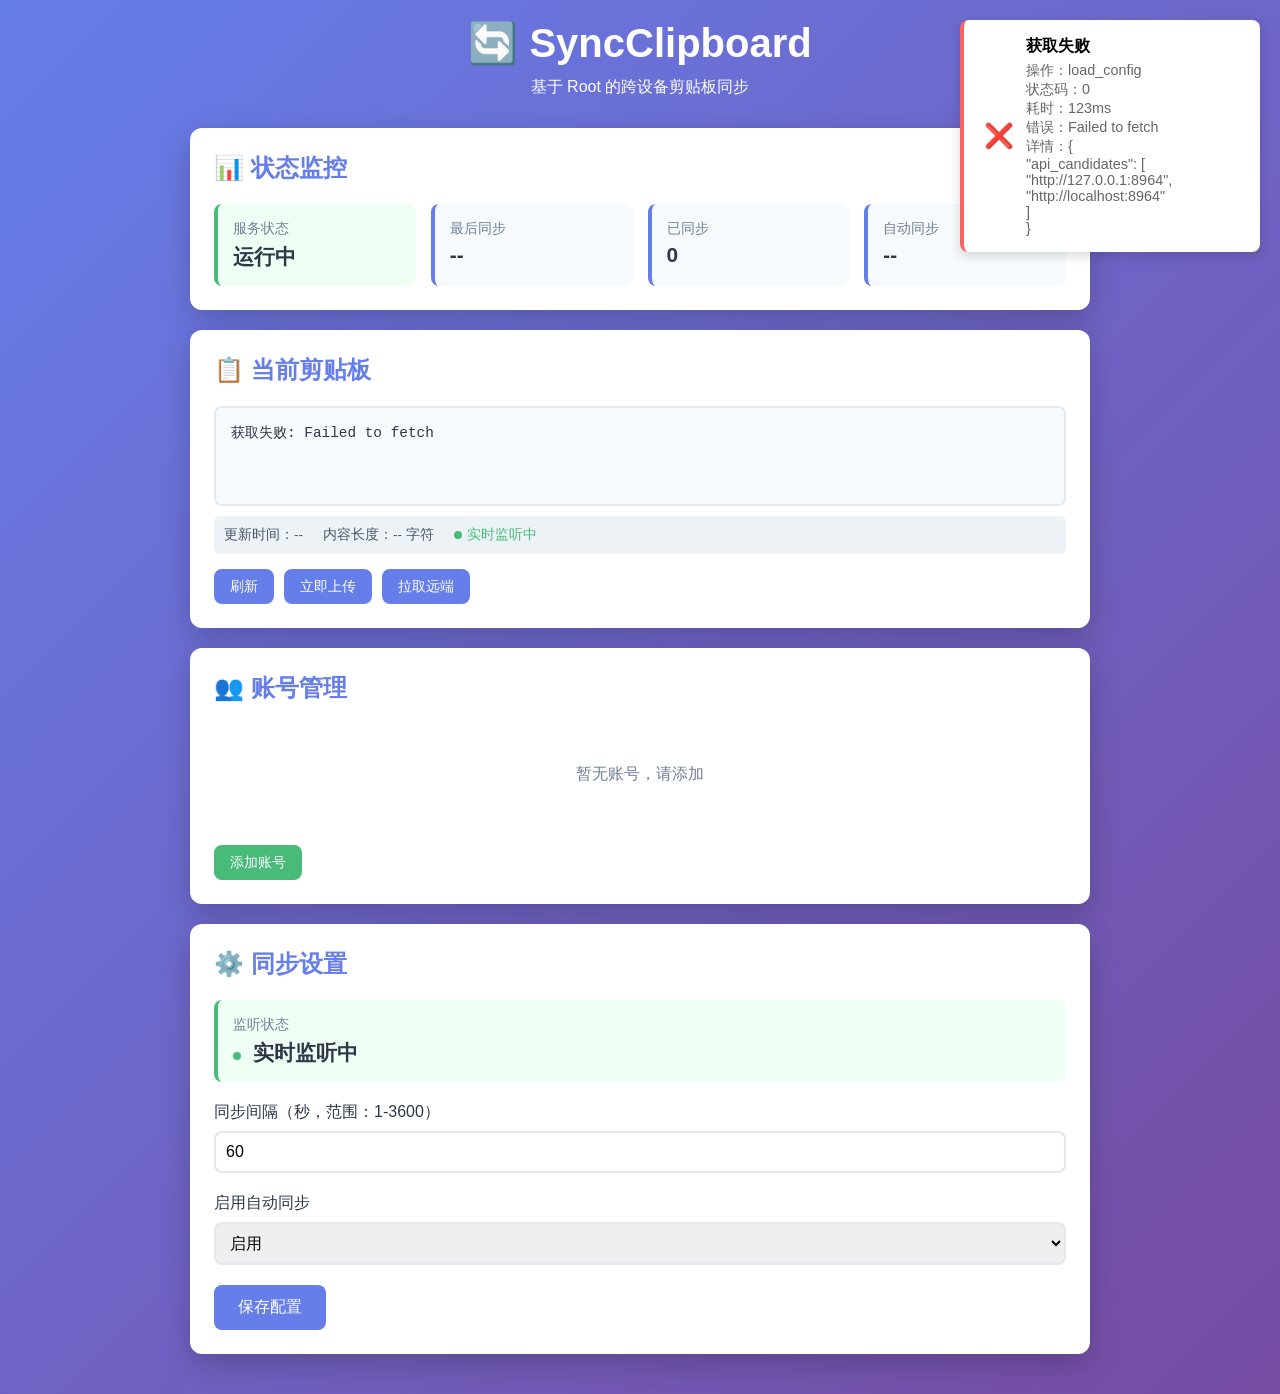
==== webroot/index.html @ bac95db5 "fix: make manual upload default and add explicit remote pull endpoint (v2.6.8)" ====
<!DOCTYPE html>
<html lang="zh-CN">
<head>
    <meta charset="UTF-8">
    <meta name="viewport" content="width=device-width, initial-scale=1.0">
    <title>SyncClipboard</title>
    
    <!-- Module Manager Safe Area Insets Support -->
    <link rel="stylesheet" type="text/css" href="/internal/insets.css" />
    
    <style>
        * {
            margin: 0;
            padding: 0;
            box-sizing: border-box;
        }
        
        body {
            font-family: -apple-system, BlinkMacSystemFont, 'Segoe UI', sans-serif;
            background: linear-gradient(135deg, #667eea 0%, #764ba2 100%);
            min-height: 100vh;
            padding: 20px;
            /* Module Manager Safe Area Support */
            padding-top: max(20px, var(--window-inset-top, 20px));
            padding-bottom: max(20px, var(--window-inset-bottom, 20px));
        }
        
        .container {
            max-width: 900px;
            margin: 0 auto;
        }
        
        .header {
            text-align: center;
            color: white;
            margin-bottom: 30px;
            position: relative;
        }
        
        .header h1 {
            font-size: 2.5em;
            margin-bottom: 10px;
        }
        
        .lang-switcher {
            position: absolute;
            top: 0;
            right: 0;
            background: rgba(255,255,255,0.2);
            padding: 8px 16px;
            border-radius: 20px;
            cursor: pointer;
            color: white;
            font-size: 0.9em;
        }
        
        .lang-switcher:hover {
            background: rgba(255,255,255,0.3);
        }
        
        .card {
            background: white;
            border-radius: 12px;
            padding: 24px;
            margin-bottom: 20px;
            box-shadow: 0 10px 30px rgba(0,0,0,0.2);
        }
        
        .card h2 {
            color: #667eea;
            margin-bottom: 20px;
            font-size: 1.5em;
        }
        
        .status-grid {
            display: grid;
            grid-template-columns: repeat(auto-fit, minmax(200px, 1fr));
            gap: 15px;
        }
        
        .status-item {
            padding: 15px;
            background: #f7fafc;
            border-radius: 8px;
            border-left: 4px solid #667eea;
        }
        
        .status-item.active {
            border-left-color: #48bb78;
            background: #f0fff4;
        }
        
        .status-label {
            font-size: 0.9em;
            color: #718096;
            margin-bottom: 5px;
        }
        
        .status-value {
            font-size: 1.3em;
            font-weight: bold;
            color: #2d3748;
        }
        
        .btn {
            background: #667eea;
            color: white;
            border: none;
            padding: 12px 24px;
            border-radius: 8px;
            cursor: pointer;
            font-size: 1em;
            transition: all 0.3s;
        }
        
        .btn:hover {
            background: #5a67d8;
            transform: translateY(-2px);
            box-shadow: 0 4px 12px rgba(102, 126, 234, 0.4);
        }
        
        .btn-small {
            padding: 8px 16px;
            font-size: 0.9em;
        }
        
        .btn-danger {
            background: #f56565;
        }
        
        .btn-danger:hover {
            background: #e53e3e;
        }
        
        .form-group {
            margin-bottom: 20px;
        }
        
        .form-group label {
            display: block;
            margin-bottom: 8px;
            color: #2d3748;
            font-weight: 500;
        }
        
        .form-group input,
        .form-group select {
            width: 100%;
            padding: 10px;
            border: 2px solid #e2e8f0;
            border-radius: 8px;
            font-size: 1em;
        }
        
        .form-group input:focus,
        .form-group select:focus {
            outline: none;
            border-color: #667eea;
        }
        
        .clipboard-container {
            margin-bottom: 15px;
        }
        
        .clipboard-preview {
            background: #f7fafc;
            padding: 15px;
            border-radius: 8px;
            min-height: 100px;
            max-height: 300px;
            overflow-y: auto;
            white-space: pre-wrap;
            word-break: break-all;
            font-family: 'Courier New', monospace;
            font-size: 0.9em;
            color: #2d3748;
            border: 2px solid #e2e8f0;
            transition: border-color 0.3s, box-shadow 0.3s;
        }
        
        .clipboard-preview.updated {
            border-color: #48bb78;
            box-shadow: 0 0 0 3px rgba(72, 187, 120, 0.1);
            animation: flashBorder 0.6s ease-out;
        }
        
        @keyframes flashBorder {
            0%, 100% { border-color: #e2e8f0; }
            50% { border-color: #48bb78; }
        }
        
        .clipboard-meta {
            display: flex;
            gap: 20px;
            margin-top: 10px;
            padding: 10px;
            background: #edf2f7;
            border-radius: 6px;
            font-size: 0.85em;
            color: #4a5568;
            flex-wrap: wrap;
        }
        
        .meta-item {
            display: flex;
            align-items: center;
            gap: 5px;
        }
        
        .status-monitoring {
            color: #48bb78;
            font-weight: 500;
        }
        
        .pulse-dot {
            width: 8px;
            height: 8px;
            background: #48bb78;
            border-radius: 50%;
            animation: pulse 2s ease-in-out infinite;
        }
        
        @keyframes pulse {
            0%, 100% {
                opacity: 1;
                transform: scale(1);
            }
            50% {
                opacity: 0.5;
                transform: scale(1.2);
            }
        }
        
        .button-group {
            display: flex;
            gap: 10px;
            margin-top: 15px;
        }

        .loading {
            display: inline-block;
            width: 14px;
            height: 14px;
            border: 2px solid #ffffff;
            border-radius: 50%;
            border-top-color: transparent;
            animation: spin 0.8s linear infinite;
        }
        
        @keyframes spin {
            to { transform: rotate(360deg); }
        }
        
        /* Toast 提示样式 */
        .toast-container {
            position: fixed;
            top: 20px;
            right: 20px;
            z-index: 9999;
            display: flex;
            flex-direction: column;
            gap: 10px;
        }
        
        .toast {
            background: white;
            padding: 16px 20px;
            border-radius: 8px;
            box-shadow: 0 4px 12px rgba(0,0,0,0.15);
            min-width: 300px;
            max-width: 400px;
            display: flex;
            align-items: center;
            gap: 12px;
            animation: slideIn 0.3s ease-out;
            border-left: 4px solid #667eea;
        }
        
        .toast.success {
            border-left-color: #48bb78;
        }
        
        .toast.error {
            border-left-color: #f56565;
        }
        
        .toast.info {
            border-left-color: #4299e1;
        }
        
        .toast-icon {
            font-size: 24px;
            flex-shrink: 0;
        }
        
        .toast-content {
            flex: 1;
        }
        
        .toast-title {
            font-weight: 600;
            margin-bottom: 4px;
        }
        
        .toast-message {
            font-size: 0.9em;
            color: #666;
        }
        
        @keyframes slideIn {
            from {
                transform: translateX(400px);
                opacity: 0;
            }
            to {
                transform: translateX(0);
                opacity: 1;
            }
        }
        
        @keyframes slideOut {
            from {
                transform: translateX(0);
                opacity: 1;
            }
            to {
                transform: translateX(400px);
                opacity: 0;
            }
        }
        
        .btn:disabled {
            opacity: 0.6;
            cursor: not-allowed;
        }
        
        @keyframes spin {
            0% { transform: rotate(0deg); }
            100% { transform: rotate(360deg); }
        }
        
        /* 账号管理样式 */
        .account-list {
            margin-bottom: 20px;
        }
        
        .account-item {
            background: #f7fafc;
            border-radius: 8px;
            padding: 15px;
            margin-bottom: 10px;
            display: flex;
            justify-content: space-between;
            align-items: center;
            border-left: 4px solid #cbd5e0;
        }
        
        .account-item.active {
            border-left-color: #48bb78;
            background: #f0fff4;
        }
        
        .account-info {
            flex: 1;
        }
        
        .account-name {
            font-weight: 600;
            color: #2d3748;
            margin-bottom: 4px;
        }
        
        .account-url {
            font-size: 0.85em;
            color: #718096;
            word-break: break-all;
        }
        
        .account-actions {
            display: flex;
            gap: 8px;
        }
        
        .btn-success {
            background: #48bb78;
        }
        
        .btn-success:hover {
            background: #38a169;
        }
        
        .empty-state {
            text-align: center;
            padding: 40px 20px;
            color: #718096;
        }
        
        .monitor-status {
            display: inline-block;
            width: 8px;
            height: 8px;
            border-radius: 50%;
            background: #48bb78;
            margin-right: 6px;
            animation: pulse 2s infinite;
        }
        
        @keyframes pulse {
            0%, 100% { opacity: 1; }
            50% { opacity: 0.5; }
        }
    </style>
</head>
<body>
    <!-- Toast 提示容器 -->
    <div class="toast-container" id="toastContainer"></div>
    
    <div class="container">
        <div class="header">
            <div class="lang-switcher" onclick="toggleLanguage()" data-i18n="langSwitch">🌐 EN</div>
            <h1>🔄 SyncClipboard</h1>
            <p data-i18n="subtitle">基于 Root 的跨设备剪贴板同步</p>
        </div>
        
        <!-- 状态面板 -->
        <div class="card">
            <h2 data-i18n="statusTitle">📊 状态监控</h2>
            <div class="status-grid">
                <div class="status-item active">
                    <div class="status-label" data-i18n="serviceStatus">服务状态</div>
                    <div class="status-value" id="serviceStatus" data-i18n="running">运行中</div>
                </div>
                <div class="status-item">
                    <div class="status-label" data-i18n="lastSync">最后同步</div>
                    <div class="status-value" id="lastSync">--</div>
                </div>
                <div class="status-item">
                    <div class="status-label" data-i18n="syncCount">已同步</div>
                    <div class="status-value" id="syncCount">0</div>
                </div>
                <div class="status-item">
                    <div class="status-label" data-i18n="autoSync">自动同步</div>
                    <div class="status-value" id="autoSyncStatus">--</div>
                </div>
            </div>
        </div>
        
        <!-- 当前剪贴板 -->
        <div class="card">
            <h2 data-i18n="clipboardTitle">📋 当前剪贴板内容（实时监听）</h2>
            <div class="clipboard-container">
                <div class="clipboard-preview" id="clipboardContent" data-i18n="loading">正在加载...</div>
                <div class="clipboard-meta">
                    <span id="clipboardUpdateTime" class="meta-item">更新时间：--</span>
                    <span id="clipboardLength" class="meta-item">内容长度：-- 字符</span>
                    <span id="clipboardStatus" class="meta-item status-monitoring">
                        <span class="pulse-dot"></span>
                        <span data-i18n="monitoring">实时监听中</span>
                    </span>
                </div>
            </div>
            <div class="button-group">
                <button class="btn btn-small" onclick="refreshClipboard(event)" data-i18n="refresh">刷新</button>
                <button class="btn btn-small" onclick="syncNow(event)" data-i18n="syncNow">立即上传</button>
                <button class="btn btn-small" onclick="pullNow(event)" data-i18n="pullNow">拉取远端</button>
            </div>
        </div>
        
        <!-- 账号管理 -->
        <div class="card">
            <h2 data-i18n="accountsTitle">👥 账号管理</h2>
            <div id="accountList" class="account-list">
                <div class="empty-state" data-i18n="noAccounts">暂无账号，请添加</div>
            </div>
            <div class="button-group">
                <button class="btn btn-small btn-success" onclick="showAddAccountForm()" data-i18n="addAccount">添加账号</button>
            </div>
        </div>
        
        <!-- 添加账号表单（默认隐藏）-->
        <div class="card" id="addAccountCard" style="display: none;">
            <h2 data-i18n="addAccountTitle">➕ 添加新账号</h2>
            <div class="form-group">
                <label data-i18n="accountName">账号名称</label>
                <input type="text" id="newAccountName" placeholder="例如：我的坚果云">
            </div>
            <div class="form-group">
                <label data-i18n="webdavUrl">WebDAV URL</label>
                <input type="text" id="newAccountUrl" placeholder="https://dav.example.com/dav/">
            </div>
            <div class="form-group">
                <label data-i18n="username">用户名</label>
                <input type="text" id="newAccountUsername">
            </div>
            <div class="form-group">
                <label data-i18n="password">密码</label>
                <input type="password" id="newAccountPassword">
            </div>
            <div class="button-group">
                <button class="btn btn-small btn-success" onclick="testNewAccount()" data-i18n="testConnection">测试连接</button>
                <button class="btn btn-small" onclick="saveNewAccount()" data-i18n="saveAccount">保存账号</button>
                <button class="btn btn-small btn-danger" onclick="cancelAddAccount()" data-i18n="cancel">取消</button>
            </div>
        </div>
        
        <!-- 同步设置 -->
        <div class="card">
            <h2 data-i18n="settingsTitle">⚙️ 同步设置</h2>
            <div class="status-item active" style="margin-bottom: 20px;">
                <div class="status-label" data-i18n="monitorStatus">监听状态</div>
                <div class="status-value">
                    <span class="monitor-status"></span>
                    <span data-i18n="monitoring">实时监听中</span>
                </div>
            </div>
            <div class="form-group">
                <label data-i18n="syncInterval">同步间隔（秒，范围：1-3600）</label>
                <input type="number" id="syncInterval" value="60" min="1" max="3600">
            </div>
            <div class="form-group">
                <label data-i18n="enableSync">启用自动同步</label>
                <select id="enableSync">
                    <option value="true" data-i18n="enabled">启用</option>
                    <option value="false" data-i18n="disabled">禁用</option>
                </select>
            </div>
            <button class="btn" onclick="saveConfig()" data-i18n="save">保存设置</button>
        </div>

    </div>
    
    <script>
        // 多语言支持
        const i18n = {
            'zh-CN': {
                langSwitch: '🌐 EN',
                subtitle: '基于 Root 的跨设备剪贴板同步',
                statusTitle: '📊 状态监控',
                serviceStatus: '服务状态',
                running: '运行中',
                lastSync: '最后同步',
                syncCount: '已同步',
                autoSync: '自动同步',
                clipboardTitle: '📋 当前剪贴板',
                loading: '正在加载...',
                refresh: '刷新',
                syncNow: '立即上传',
                pullNow: '拉取远端',
                accountsTitle: '👥 账号管理',
                noAccounts: '暂无账号，请添加',
                addAccount: '添加账号',
                addAccountTitle: '➕ 添加新账号',
                accountName: '账号名称',
                testConnection: '测试连接',
                saveAccount: '保存账号',
                cancel: '取消',
                switchAccount: '切换',
                deleteAccount: '删除',
                activeAccount: '当前激活',
                webdavUrl: 'WebDAV URL',
                username: '用户名',
                password: '密码',
                save: '保存配置',
                settingsTitle: '⚙️ 同步设置',
                monitorStatus: '监听状态',
                monitoring: '实时监听中',
                syncInterval: '同步间隔（秒，范围：1-3600）',
                enableSync: '启用自动同步',
                enabled: '启用',
                disabled: '禁用',
                syncSuccess: '上传完成！',
                pullSuccess: '下载完成！',
                syncFailed: '同步失败',
                saveSuccess: '配置已保存！',
                saveFailed: '保存失败',
                accountAdded: '账号添加成功！',
                accountDeleted: '账号删除成功！',
                accountSwitched: '账号切换成功！',
                testSuccess: '连接测试成功！',
                testFailed: '连接测试失败',
                confirmDelete: '确认删除此账号？',
                empty: '(空)',
                getFailed: '获取失败',
                loading: '处理中...'
            },
            'en': {
                langSwitch: '🌐 中文',
                subtitle: 'Root-based Cross-device Clipboard Sync',
                statusTitle: '📊 Status Monitor',
                serviceStatus: 'Service Status',
                running: 'Running',
                lastSync: 'Last Sync',
                syncCount: 'Synced',
                autoSync: 'Auto Sync',
                clipboardTitle: '📋 Current Clipboard',
                loading: 'Loading...',
                refresh: 'Refresh',
                syncNow: 'Upload Now',
                pullNow: 'Pull Remote',
                accountsTitle: '👥 Account Management',
                noAccounts: 'No accounts, please add',
                addAccount: 'Add Account',
                addAccountTitle: '➕ Add New Account',
                accountName: 'Account Name',
                testConnection: 'Test Connection',
                saveAccount: 'Save Account',
                cancel: 'Cancel',
                switchAccount: 'Switch',
                deleteAccount: 'Delete',
                activeAccount: 'Active',
                webdavUrl: 'WebDAV URL',
                username: 'Username',
                password: 'Password',
                save: 'Save Config',
                settingsTitle: '⚙️ Sync Settings',
                monitorStatus: 'Monitor Status',
                monitoring: 'Real-time Monitoring',
                syncInterval: 'Sync Interval (seconds, 1-3600)',
                enableSync: 'Enable Auto Sync',
                enabled: 'Enabled',
                disabled: 'Disabled',
                syncSuccess: 'Upload completed!',
                pullSuccess: 'Download completed!',
                syncFailed: 'Sync failed',
                saveSuccess: 'Config saved!',
                saveFailed: 'Save failed',
                accountAdded: 'Account added!',
                accountDeleted: 'Account deleted!',
                accountSwitched: 'Account switched!',
                testSuccess: 'Connection test passed!',
                testFailed: 'Connection test failed',
                confirmDelete: 'Confirm delete this account?',
                empty: '(empty)',
                getFailed: 'Failed to get',
                loading: 'Processing...'
            }
        };
        
        let currentLang = localStorage.getItem('lang') || 'zh-CN';
        
        // Toast 提示函数
        function showToast(title, message, type = 'info') {
            const container = document.getElementById('toastContainer');
            const toast = document.createElement('div');
            toast.className = `toast ${type}`;
            
            const icons = {
                success: '✅',
                error: '❌',
                info: 'ℹ️',
                warning: '⚠️'
            };
            
            // 处理多行消息（保留换行符）
            const formattedMessage = message ? message.replace(/\n/g, '<br>') : '';
            
            toast.innerHTML = `
                <div class="toast-icon">${icons[type] || icons.info}</div>
                <div class="toast-content">
                    <div class="toast-title">${title}</div>
                    ${formattedMessage ? `<div class="toast-message">${formattedMessage}</div>` : ''}
                </div>
            `;
            
            container.appendChild(toast);
            
            // 根据消息长度调整显示时间（最少3秒，最多8秒）
            const displayTime = Math.min(8000, Math.max(3000, message.length * 50));
            
            setTimeout(() => {
                toast.style.animation = 'slideOut 0.3s ease-out';
                setTimeout(() => {
                    if (container.contains(toast)) {
                        container.removeChild(toast);
                    }
                }, 300);
            }, displayTime);
        }
        
        // 切换语言
        function toggleLanguage() {
            currentLang = currentLang === 'zh-CN' ? 'en' : 'zh-CN';
            localStorage.setItem('lang', currentLang);
            document.documentElement.lang = currentLang;
            updateLanguage();
        }
        
        // 更新页面语言
        function updateLanguage() {
            const texts = i18n[currentLang];
            document.querySelectorAll('[data-i18n]').forEach(el => {
                const key = el.getAttribute('data-i18n');
                if (texts[key]) {
                    if (el.tagName === 'INPUT' || el.tagName === 'SELECT') {
                        el.placeholder = texts[key];
                    } else {
                        el.textContent = texts[key];
                    }
                }
            });
        }
        
        // Module Manager API compatibility (must run before API detection)
        if (window.apatch !== undefined && window.ksu === undefined) {
            window.ksu = window.apatch;
        }

        // API 基础路径自动探测（兼容 file:// WebUI 与深度定制系统 WebView）
        let ACTIVE_API_BASE = '';

        function normalizeApiPath(url) {
            if (!url) return '/';
            const m = String(url).match(/(\/api\/.*|\/health.*)$/);
            if (m) return m[1];
            if (String(url).startsWith('/')) return String(url);
            return '/' + String(url);
        }

        function buildApiUrl(base, path) {
            if (!base) return path;
            return `${base}${path}`;
        }

        function getApiBaseCandidates() {
            const candidates = [];
            const fromStorage = localStorage.getItem('syncclipboard_api_base') || '';
            const forceLocal = localStorage.getItem('syncclipboard_force_local') === '1';
            const fromQuery = new URLSearchParams(location.search).get('api') || '';
            const forceLocalFromQuery = new URLSearchParams(location.search).get('local') === '1';

            if (forceLocalFromQuery) {
                localStorage.setItem('syncclipboard_force_local', '1');
            }

            if (forceLocal || forceLocalFromQuery) {
                return ['http://127.0.0.1:8964', 'http://localhost:8964'];
            }

            if (fromQuery) candidates.push(fromQuery.replace(/\/$/, ''));
            if (fromStorage) candidates.push(fromStorage.replace(/\/$/, ''));

            // 如果本页是 http(s) 打开的，优先尝试同源
            if (location.protocol === 'http:' || location.protocol === 'https:') {
                candidates.push(location.origin);
                candidates.push('');
            }

            // 模块管理器 WebView / file:// 场景优先本机端口
            candidates.push('http://127.0.0.1:8964');
            candidates.push('http://localhost:8964');

            // 去重
            return [...new Set(candidates)];
        }

        function enableLocalOnlyApiMode() {
            localStorage.setItem('syncclipboard_force_local', '1');
        }

        function escapeForSingleQuoteShell(s) {
            return String(s).replace(/'/g, "'\\''");
        }

        function extractCommandResult(raw) {
            if (raw == null) {
                return { code: 0, stdout: '', stderr: '' };
            }
            if (typeof raw === 'string') {
                return { code: 0, stdout: raw, stderr: '' };
            }
            if (Array.isArray(raw)) {
                return { code: 0, stdout: raw.join('\n'), stderr: '' };
            }
            if (typeof raw === 'object') {
                const stdout = raw.stdout ?? raw.out ?? raw.result ?? raw.data ?? '';
                const stderr = raw.stderr ?? raw.err ?? raw.error ?? '';
                const code = Number(raw.code ?? raw.exitCode ?? raw.status ?? 0);
                return { code, stdout: String(stdout), stderr: String(stderr) };
            }
            return { code: 0, stdout: String(raw), stderr: '' };
        }

        async function runRootCommand(command) {
            const api = window.ksu || window.apatch;
            if (!api) {
                throw new Error('root api unavailable');
            }

            const runners = [];
            if (typeof api.exec === 'function') {
                runners.push(() => api.exec(command));
                runners.push(() => api.exec({ cmd: command }));
                runners.push(() => api.exec({ command }));
            }
            if (typeof api.shell === 'function') {
                runners.push(() => api.shell(command));
            }
            if (typeof api.run === 'function') {
                runners.push(() => api.run(command));
            }
            if (typeof api.command === 'function') {
                runners.push(() => api.command(command));
            }

            let lastErr = null;
            for (const run of runners) {
                try {
                    const raw = await run();
                    const parsed = extractCommandResult(raw);
                    return parsed;
                } catch (e) {
                    lastErr = e;
                }
            }

            const methods = Object.keys(api).filter(k => typeof api[k] === 'function').join(', ');
            const msg = lastErr ? (lastErr.message || String(lastErr)) : 'no callable root methods';
            throw new Error(`root command not supported: ${msg}; methods=${methods}`);
        }

        async function rootCurlApi(action, path, options = {}) {
            const method = (options.method || 'GET').toUpperCase();
            const headers = options.headers || {};
            let cmd = `curl -sS --max-time 8 -X ${method}`;

            for (const [k, v] of Object.entries(headers)) {
                cmd += ` -H '${escapeForSingleQuoteShell(k)}: ${escapeForSingleQuoteShell(v)}'`;
            }

            if (options.body != null) {
                cmd += ` --data '${escapeForSingleQuoteShell(options.body)}'`;
            }

            cmd += ` -w '\n__HTTP_STATUS__:%{http_code}' 'http://127.0.0.1:8964${path}'`;

            const result = await runRootCommand(cmd);
            const text = result.stdout || '';
            const marker = '\n__HTTP_STATUS__:';
            const idx = text.lastIndexOf(marker);
            if (idx < 0) {
                throw new Error('root curl missing status marker');
            }

            const body = text.slice(0, idx);
            const status = Number(text.slice(idx + marker.length).trim());
            let data = {};
            try {
                data = body ? JSON.parse(body) : {};
            } catch (_) {
                data = { raw: body };
            }

            if (!status || status < 200 || status >= 300 || data.status === 'error') {
                const msg = data.message || result.stderr || `HTTP ${status || 0}`;
                throw {
                    action,
                    status: status || 0,
                    elapsed: 0,
                    details: { ...(data.details || {}), via: 'root-curl' },
                    message: msg
                };
            }

            return { response: { ok: true, status }, data, elapsed: 0 };
        }

        let lastRecoverTs = 0;
        async function tryRecoverService() {
            const now = Date.now();
            if (now - lastRecoverTs < 15000) {
                return false;
            }
            lastRecoverTs = now;

            try {
                await runRootCommand("sh -c 'pidof clipserver >/dev/null 2>&1 || sh /data/adb/modules/syncclipboard/service.sh >/dev/null 2>&1; sleep 1; pidof clipserver >/dev/null 2>&1 && echo recovered || echo failed'");
                await detectApiBase(true);
                return true;
            } catch (e) {
                console.error('service recover failed:', e);
                return false;
            }
        }

        async function detectApiBase(force = false) {
            if (!force && ACTIVE_API_BASE) {
                return ACTIVE_API_BASE;
            }

            const candidates = getApiBaseCandidates();
            for (const base of candidates) {
                try {
                    const healthUrl = buildApiUrl(base, '/health');
                    const res = await fetch(healthUrl, { method: 'GET' });
                    if (res.ok) {
                        ACTIVE_API_BASE = base;
                        localStorage.setItem('syncclipboard_api_base', base);
                        console.log('Detected API base:', base || '(relative)');
                        return ACTIVE_API_BASE;
                    }
                } catch (e) {
                    // try next candidate
                }
            }

            // 全部失败时返回首选，后续请求会继续逐个尝试
            ACTIVE_API_BASE = candidates[0] || '';
            return ACTIVE_API_BASE;
        }

        console.log('Running in module manager:', !!(window.ksu || window.apatch));

        async function apiRequest(action, url, options = {}) {
            const startedAt = Date.now();
            const path = normalizeApiPath(url);
            const candidates = getApiBaseCandidates();
            if (ACTIVE_API_BASE) {
                candidates.unshift(ACTIVE_API_BASE);
            }

            try {
                let lastErr = null;
                for (const base of [...new Set(candidates)]) {
                    const requestUrl = buildApiUrl(base, path);
                    try {
                        const response = await fetch(requestUrl, options);
                        const elapsed = Date.now() - startedAt;
                        const text = await response.text();

                        let data = {};
                        try {
                            data = text ? JSON.parse(text) : {};
                        } catch (e) {
                            data = { raw: text };
                        }

                        if (!response.ok || data.status === 'error') {
                            const errorMessage = data.message || `HTTP ${response.status}`;
                            throw {
                                action,
                                status: response.status,
                                elapsed,
                                details: { ...(data.details || {}), request_url: requestUrl },
                                message: errorMessage
                            };
                        }

                        ACTIVE_API_BASE = base;
                        localStorage.setItem('syncclipboard_api_base', base);
                        return { response, data, elapsed };
                    } catch (innerErr) {
                        lastErr = innerErr;
                        continue;
                    }
                }

                throw lastErr || new Error('failed to fetch');
            } catch (err) {
                if (err && err.action) {
                    throw err;
                }

                // 深度定制系统兜底：root 权限直连 curl，绕过 WebView 网络限制
                if (!options.__rootCurlTried && (window.ksu || window.apatch)) {
                    try {
                        const recovered = await tryRecoverService();
                        if (recovered) {
                            return await rootCurlApi(action, path, options);
                        }
                        return await rootCurlApi(action, path, options);
                    } catch (rootErr) {
                        if (rootErr && rootErr.action) {
                            throw rootErr;
                        }
                    }
                }

                enableLocalOnlyApiMode();
                throw {
                    action,
                    status: 0,
                    elapsed: Date.now() - startedAt,
                    details: { api_candidates: getApiBaseCandidates() },
                    message: err.message || 'failed to fetch'
                };
            }
        }

        function formatApiError(err) {
            const details = err.details && Object.keys(err.details).length > 0
                ? `\n详情：${JSON.stringify(err.details, null, 2)}`
                : '';
            return `操作：${err.action}\n状态码：${err.status}\n耗时：${err.elapsed}ms\n错误：${err.message}${details}`;
        }
        
        // 加载配置
        async function loadConfig() {
            try {
                console.log('=== Load Config Started ===');
                console.log('API URL:', '/api/config');

                const { data: config, response } = await apiRequest('load_config', '/api/config');
                console.log('Response status:', response.status);
                console.log('Loaded config:', config);
                
                // 渲染账号列表
                renderAccountList(config);
                
                // 同步设置
                document.getElementById('syncInterval').value = config.sync_interval || 60;
                document.getElementById('enableSync').value = config.enabled ? 'true' : 'false';
                document.getElementById('autoSyncStatus').textContent = config.enabled ? 
                    i18n[currentLang].enabled : i18n[currentLang].disabled;
                
                console.log('=== Load Config Success ===');
                await refreshStatus();
            } catch (err) {
                console.error('=== Load Config Error ===');
                console.error('Error:', err);
                showToast(i18n[currentLang].getFailed, formatApiError(err), 'error');
            }
        }

        async function refreshStatus() {
            try {
                const { data: status } = await apiRequest('refresh_status', '/api/status');
                const serviceEl = document.getElementById('serviceStatus');
                const autoEl = document.getElementById('autoSyncStatus');
                const countEl = document.getElementById('syncCount');
                const lastEl = document.getElementById('lastSync');

                serviceEl.textContent = status.service_status === 'running' ? i18n[currentLang].running : i18n[currentLang].disabled;
                autoEl.textContent = status.auto_sync_enabled ? i18n[currentLang].enabled : i18n[currentLang].disabled;
                countEl.textContent = String(status.sync_count || 0);

                if (status.last_sync_unix && status.last_sync_unix > 0) {
                    const d = new Date(status.last_sync_unix * 1000);
                    lastEl.textContent = d.toLocaleString(currentLang === 'zh-CN' ? 'zh-CN' : 'en-US', { hour12: false });
                } else {
                    lastEl.textContent = '--';
                }
            } catch (err) {
                console.error('Refresh status error:', err);
            }
        }
        
        // 渲染账号列表
        function renderAccountList(config) {
            const accountList = document.getElementById('accountList');
            const accounts = config.accounts || [];
            const activeId = config.active_account_id || '';
            
            if (accounts.length === 0) {
                accountList.innerHTML = `<div class="empty-state" data-i18n="noAccounts">${i18n[currentLang].noAccounts}</div>`;
                return;
            }
            
            accountList.innerHTML = accounts.map(account => `
                <div class="account-item ${account.id === activeId ? 'active' : ''}">
                    <div class="account-info">
                        <div class="account-name">
                            ${account.name}
                            ${account.id === activeId ? `<span style="color: #48bb78; font-size: 0.85em;">(${i18n[currentLang].activeAccount})</span>` : ''}
                        </div>
                        <div class="account-url">${account.url}</div>
                    </div>
                    <div class="account-actions">
                        ${account.id !== activeId ? `<button class="btn btn-small btn-success" onclick="switchAccount('${account.id}')" data-i18n="switchAccount">${i18n[currentLang].switchAccount}</button>` : ''}
                        <button class="btn btn-small" onclick="testAccountInList('${account.id}')" data-i18n="testConnection">${i18n[currentLang].testConnection}</button>
                        <button class="btn btn-small btn-danger" onclick="deleteAccount('${account.id}')" data-i18n="deleteAccount">${i18n[currentLang].deleteAccount}</button>
                    </div>
                </div>
            `).join('');
        }

        async function testAccountInList(id) {
            try {
                const { data: cfg } = await apiRequest('load_config_for_account_test', '/api/config');
                const account = (cfg.accounts || []).find(a => a.id === id);
                if (!account) {
                    throw new Error('账号不存在');
                }

                showToast('⚡ 正在测试连接...', `账号：${account.name}\n服务器：${account.url}`, 'info');

                const { data: result } = await apiRequest('test_account_in_list', '/api/accounts/test', {
                    method: 'POST',
                    headers: { 'Content-Type': 'application/json' },
                    body: JSON.stringify({
                        url: account.url,
                        username: account.username,
                        password: account.password
                    })
                });
                if (result.status === 'ok') {
                    showToast('✓ 连接测试成功', `账号：${account.name}\n状态：连接正常`, 'success');
                } else {
                    showToast('✗ 连接测试失败', `账号：${account.name}\n错误：${result.message}`, 'error');
                }
            } catch (err) {
                showToast('✗ 连接测试失败', formatApiError(err), 'error');
            }
        }
        
        // 保存配置
        async function saveConfig() {
            const saveButtons = document.querySelectorAll('button[onclick*="saveConfig"]');
            
            try {
                console.log('=== Save Config Started ===');
                
                // 禁用所有保存按钮
                saveButtons.forEach(btn => {
                    btn.disabled = true;
                    btn.dataset.originalText = btn.textContent;
                    btn.innerHTML = '<span class="loading"></span> ' + i18n[currentLang].loading;
                });
                
                // 获取当前配置
                const { data: currentConfig } = await apiRequest('load_config_before_save', '/api/config');
                
                const newSyncInterval = parseInt(document.getElementById('syncInterval').value) || 60;
                const newEnabled = document.getElementById('enableSync').value === 'true';
                
                const config = {
                    ...currentConfig,
                    sync_interval: newSyncInterval,
                    enabled: newEnabled
                };
                
                // 验证间隔范围
                if (config.sync_interval < 1) config.sync_interval = 1;
                if (config.sync_interval > 3600) config.sync_interval = 3600;
                
                console.log('Config to save:', config);
                console.log('API URL:', '/api/config');
                
                const { data: result } = await apiRequest('save_config', '/api/config', {
                    method: 'POST',
                    headers: { 
                        'Content-Type': 'application/json',
                        'Accept': 'application/json'
                    },
                    body: JSON.stringify(config)
                });

                console.log('Save result:', result);
                console.log('=== Save Config Success ===');
                
                // 构建详细的成功消息
                const activeAccount = currentConfig.accounts?.find(a => a.id === currentConfig.active_account_id);
                let detailMessage = '配置已保存并生效：\n';
                if (activeAccount) {
                    detailMessage += `• 激活账号：${activeAccount.name}\n`;
                }
                detailMessage += `• 同步间隔：${config.sync_interval} 秒\n`;
                detailMessage += `• 自动同步：${config.enabled ? '已启用' : '已禁用'}\n`;
                detailMessage += `• 实时监听：已启用（100%可靠）`;
                
                showToast('✓ 配置保存成功', detailMessage, 'success');
                
                // 重新加载配置以确认
                setTimeout(() => loadConfig(), 500);
                setTimeout(() => refreshStatus(), 800);
            } catch (err) {
                console.error('=== Save Config Error ===');
                console.error('Error:', err);

                showToast('✗ 配置保存失败', formatApiError(err), 'error');
            } finally {
                // 恢复所有保存按钮
                saveButtons.forEach(btn => {
                    btn.disabled = false;
                    btn.textContent = btn.dataset.originalText || i18n[currentLang].save;
                });
            }
        }
        
        // 显示添加账号表单
        function showAddAccountForm() {
            document.getElementById('addAccountCard').style.display = 'block';
            document.getElementById('newAccountName').value = '';
            document.getElementById('newAccountUrl').value = '';
            document.getElementById('newAccountUsername').value = '';
            document.getElementById('newAccountPassword').value = '';
        }
        
        // 取消添加账号
        function cancelAddAccount() {
            document.getElementById('addAccountCard').style.display = 'none';
        }
        
        // 测试新账号连接
        async function testNewAccount() {
            const btn = event.target;
            const originalText = btn.textContent;
            
            try {
                btn.disabled = true;
                btn.innerHTML = '<span class="loading"></span> 测试中...';
                
                const data = {
                    url: document.getElementById('newAccountUrl').value.trim(),
                    username: document.getElementById('newAccountUsername').value.trim(),
                    password: document.getElementById('newAccountPassword').value
                };
                
                if (!data.url) {
                    throw new Error('WebDAV URL 不能为空');
                }
                
                showToast('⚡ 正在测试连接...', `服务器：${data.url}`, 'info');
                
                const { data: result } = await apiRequest('test_new_account', '/api/accounts/test', {
                    method: 'POST',
                    headers: { 'Content-Type': 'application/json' },
                    body: JSON.stringify(data)
                });

                showToast('✓ 连接测试成功', `服务器：${data.url}\n状态：连接正常，可以保存使用`, 'success');
            } catch (err) {
                showToast('✗ 连接测试失败', formatApiError(err), 'error');
            } finally {
                btn.disabled = false;
                btn.textContent = originalText;
            }
        }
        
        // 保存新账号
        async function saveNewAccount() {
            const btn = event.target;
            const originalText = btn.textContent;
            
            try {
                btn.disabled = true;
                btn.innerHTML = '<span class="loading"></span> 保存中...';
                
                const data = {
                    name: document.getElementById('newAccountName').value.trim(),
                    url: document.getElementById('newAccountUrl').value.trim(),
                    username: document.getElementById('newAccountUsername').value.trim(),
                    password: document.getElementById('newAccountPassword').value
                };
                
                if (!data.name || !data.url) {
                    throw new Error('账号名称和 WebDAV URL 不能为空');
                }
                
                showToast('⏳ 正在保存账号...', `账号名称：${data.name}`, 'info');
                
                const { data: result } = await apiRequest('add_account', '/api/accounts/add', {
                    method: 'POST',
                    headers: { 'Content-Type': 'application/json' },
                    body: JSON.stringify(data)
                });
                
                // 检查是否是第一个账号
                const isFirstAccount = result.account && result.account.id;
                let successMessage = `账号名称：${data.name}\nWebDAV URL：${data.url}\n`;
                if (isFirstAccount) {
                    successMessage += '这是第一个账号，已自动设为激活账号';
                } else {
                    successMessage += '账号已添加，可以在账号列表中切换使用';
                }
                
                showToast('✓ 账号添加成功', successMessage, 'success');
                
                // 隐藏表单并重新加载配置
                cancelAddAccount();
                setTimeout(() => loadConfig(), 500);
            } catch (err) {
                showToast('✗ 账号添加失败', formatApiError(err), 'error');
            } finally {
                btn.disabled = false;
                btn.textContent = originalText;
            }
        }
        
        // 切换账号
        async function switchAccount(id) {
            try {
                // 先获取账号信息
                const { data: config } = await apiRequest('load_config_before_switch', '/api/config');
                const account = config.accounts?.find(a => a.id === id);
                const accountName = account ? account.name : '未知账号';
                
                showToast('⏳ 正在切换账号...', `目标账号：${accountName}`, 'info');
                
                await apiRequest('set_active_account', '/api/accounts/set-active', {
                    method: 'POST',
                    headers: { 'Content-Type': 'application/json' },
                    body: JSON.stringify({ id })
                });

                showToast('✓ 账号切换成功', `当前激活账号：${accountName}\n同步管理器已自动更新\n新的同步任务将使用此账号`, 'success');
                setTimeout(() => loadConfig(), 500);
            } catch (err) {
                showToast('✗ 账号切换失败', formatApiError(err), 'error');
            }
        }
        
        // 删除账号
        async function deleteAccount(id) {
            // 先获取账号信息
            const { data: config } = await apiRequest('load_config_before_delete', '/api/config');
            const account = config.accounts?.find(a => a.id === id);
            const accountName = account ? account.name : '未知账号';
            
            if (!confirm(`确定要删除账号"${accountName}"吗？\n\n删除后无法恢复，如果这是激活账号，将自动切换到其他账号。`)) {
                return;
            }
            
            try {
                showToast('⏳ 正在删除账号...', `账号：${accountName}`, 'info');
                
                await apiRequest('remove_account', '/api/accounts/remove', {
                    method: 'POST',
                    headers: { 'Content-Type': 'application/json' },
                    body: JSON.stringify({ id })
                });

                showToast('✓ 账号删除成功', `已删除账号：${accountName}\n配置已自动更新`, 'success');
                setTimeout(() => loadConfig(), 500);
            } catch (err) {
                showToast('✗ 账号删除失败', formatApiError(err), 'error');
            }
        }
        
        // 刷新剪贴板
        let lastClipboardContent = '';
        async function refreshClipboard(evt) {
            const btn = evt ? evt.target : null;
            
            try {
                if (btn) {
                    btn.disabled = true;
                    btn.dataset.originalText = btn.textContent;
                    btn.innerHTML = '<span class="loading"></span>';
                }
                
                const { data } = await apiRequest('refresh_clipboard', '/api/clipboard');
                const content = data.content || i18n[currentLang].empty;
                const contentElement = document.getElementById('clipboardContent');
                
                // 检测内容是否变化
                if (content !== lastClipboardContent && lastClipboardContent !== '') {
                    // 添加变化动画
                    contentElement.classList.add('updated');
                    setTimeout(() => {
                        contentElement.classList.remove('updated');
                    }, 600);
                }
                lastClipboardContent = content;
                
                // 更新内容（显示前 100 字符）
                const displayContent = content.length > 100 ? content.substring(0, 100) + '...' : content;
                contentElement.textContent = displayContent;
                
                // 更新元数据
                const now = new Date();
                const timeStr = now.toLocaleTimeString('zh-CN', { hour12: false });
                document.getElementById('clipboardUpdateTime').textContent = `更新时间：${timeStr}`;
                document.getElementById('clipboardLength').textContent = `内容长度：${content.length} 字符`;
                
                if (btn) {
                    showToast(i18n[currentLang].refresh, '', 'success');
                }
            } catch (err) {
                console.error('Refresh clipboard error:', err);
                document.getElementById('clipboardContent').textContent = 
                    i18n[currentLang].getFailed + ': ' + (err.message || 'unknown');
                // 自动刷新时不弹窗刷屏；手动点击按钮才提示
                if (btn) {
                    showToast(i18n[currentLang].getFailed, formatApiError(err), 'error');
                }
            } finally {
                if (btn) {
                    btn.disabled = false;
                    btn.textContent = btn.dataset.originalText;
                }
            }
        }
        
        // 立即同步
        async function syncNow(evt) {
            if (!evt) return;
            const btn = evt.target;
            const originalText = btn.textContent;
            
            try {
                btn.disabled = true;
                btn.innerHTML = '<span class="loading"></span> 上传中...';
                
                showToast('⚡ 正在上传...', '将当前本地剪贴板上传到 WebDAV', 'info');
                
                await apiRequest('sync_now', '/api/sync/now', { method: 'POST' });
                
                showToast('✓ 上传完成', '本地剪贴板已上传到 WebDAV', 'success');
                
                // 刷新剪贴板显示
                await refreshClipboard();
            } catch (err) {
                console.error('Sync error:', err);
                showToast('✗ 同步失败', formatApiError(err), 'error');
            } finally {
                btn.disabled = false;
                btn.textContent = originalText;
            }
        }

        async function pullNow(evt) {
            if (!evt) return;
            const btn = evt.target;
            const originalText = btn.textContent;

            try {
                btn.disabled = true;
                btn.innerHTML = '<span class="loading"></span> 拉取中...';

                showToast('⚡ 正在拉取...', '从 WebDAV 下载最新剪贴板到本机', 'info');

                await apiRequest('sync_pull', '/api/sync/pull', { method: 'POST' });

                showToast('✓ 拉取完成', '远端剪贴板已更新到本机', 'success');
                await refreshClipboard();
            } catch (err) {
                console.error('Pull error:', err);
                showToast('✗ 拉取失败', formatApiError(err), 'error');
            } finally {
                btn.disabled = false;
                btn.textContent = originalText;
            }
        }

        // 页面加载时初始化
        window.addEventListener('DOMContentLoaded', async () => {
            // 深度定制系统/模块管理器 WebView：默认强制本地回环，避免走外部 origin
            if (window.ksu || window.apatch || location.protocol === 'file:') {
                enableLocalOnlyApiMode();
            }

            // 模块管理器里优先直接使用本地回环，不依赖外部 origin
            ACTIVE_API_BASE = 'http://127.0.0.1:8964';
            await detectApiBase(true);
            updateLanguage();
            loadConfig();
            refreshClipboard();
            refreshStatus();
            
            // 每 2 秒刷新一次剪贴板（实时监听展示）
            setInterval(() => {
                refreshClipboard();
            }, 2000);

            // 每 3 秒刷新一次服务真实状态
            setInterval(() => {
                refreshStatus();
            }, 3000);
        });
    </script>
    
</body>
</html>
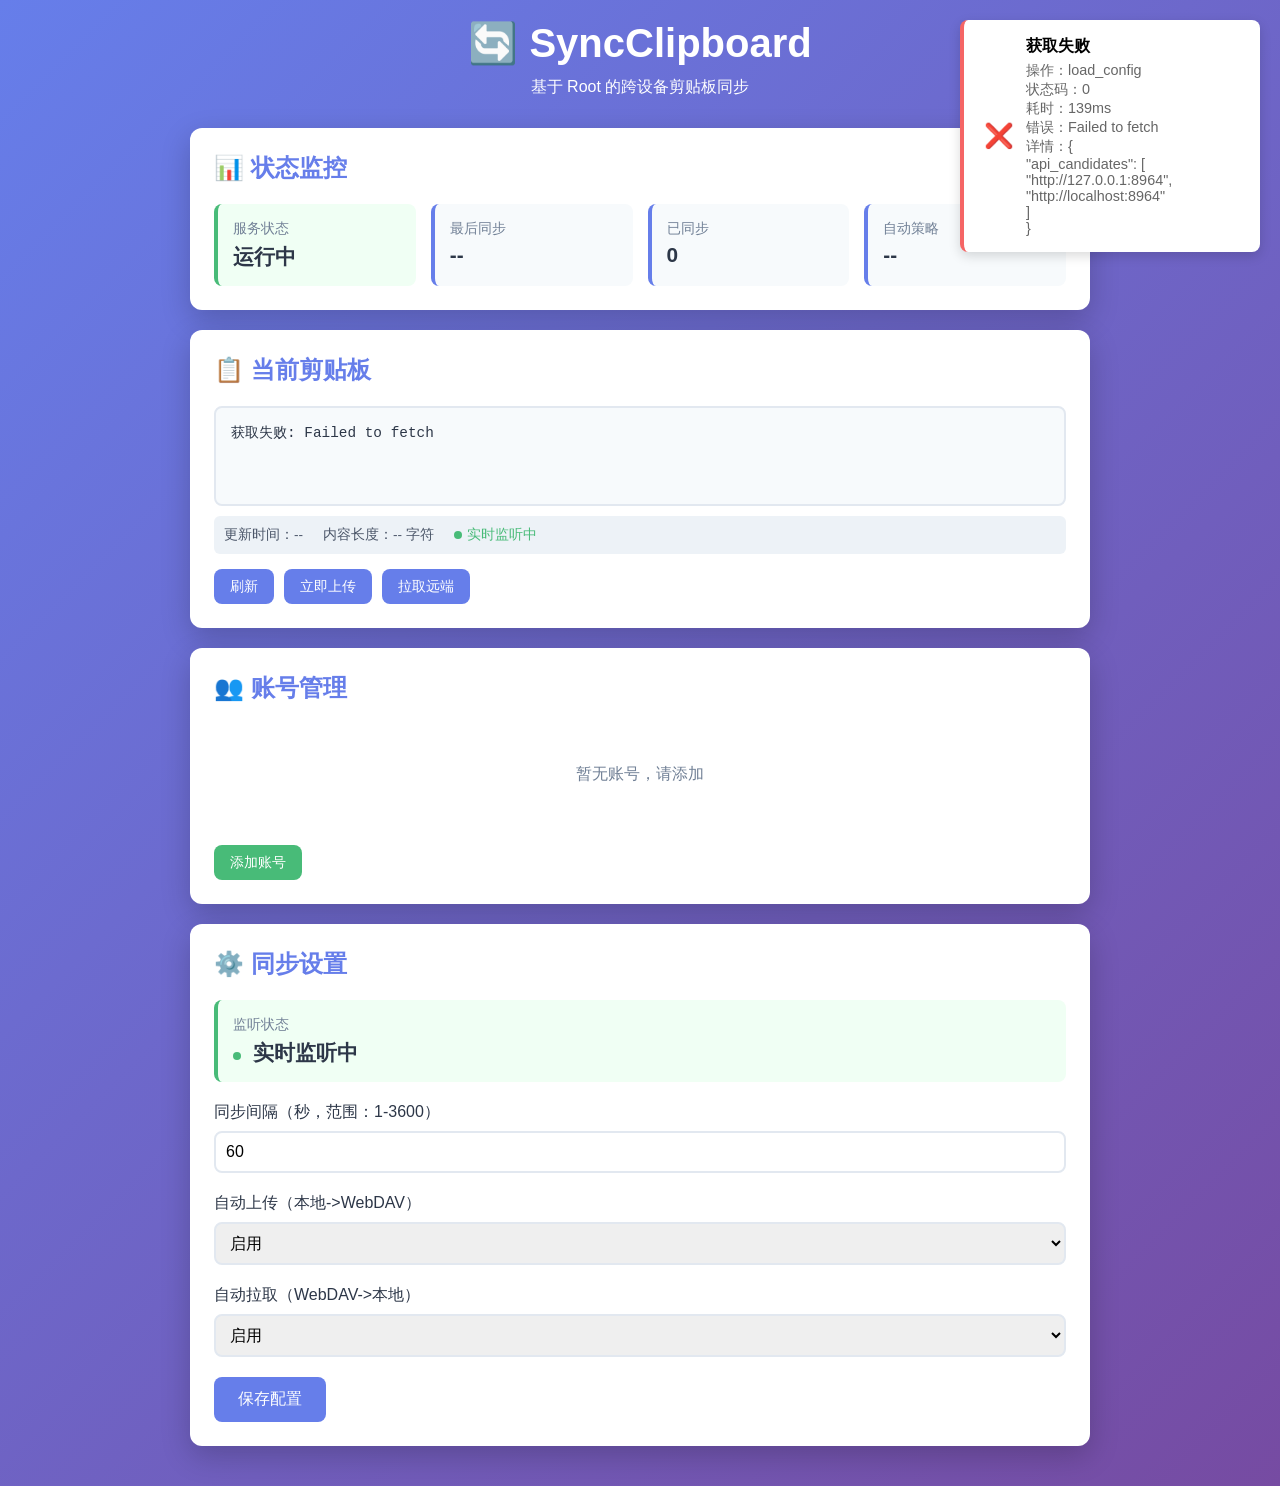
==== commit 87b08733: "feat: split auto upload/pull switches with manual-first defaults (v2.6.9)" ====
--- a/webroot/index.html
+++ b/webroot/index.html
@@ -439,7 +439,7 @@
                     <div class="status-value" id="syncCount">0</div>
                 </div>
                 <div class="status-item">
-                    <div class="status-label" data-i18n="autoSync">自动同步</div>
+                    <div class="status-label" data-i18n="autoSync">自动策略</div>
                     <div class="status-value" id="autoSyncStatus">--</div>
                 </div>
             </div>
@@ -518,8 +518,15 @@
                 <input type="number" id="syncInterval" value="60" min="1" max="3600">
             </div>
             <div class="form-group">
-                <label data-i18n="enableSync">启用自动同步</label>
-                <select id="enableSync">
+                <label data-i18n="enableAutoUpload">自动上传（本地->WebDAV）</label>
+                <select id="enableAutoUpload">
+                    <option value="true" data-i18n="enabled">启用</option>
+                    <option value="false" data-i18n="disabled">禁用</option>
+                </select>
+            </div>
+            <div class="form-group">
+                <label data-i18n="enableAutoDownload">自动拉取（WebDAV->本地）</label>
+                <select id="enableAutoDownload">
                     <option value="true" data-i18n="enabled">启用</option>
                     <option value="false" data-i18n="disabled">禁用</option>
                 </select>
@@ -540,7 +547,7 @@
                 running: '运行中',
                 lastSync: '最后同步',
                 syncCount: '已同步',
-                autoSync: '自动同步',
+                autoSync: '自动策略',
                 clipboardTitle: '📋 当前剪贴板',
                 loading: '正在加载...',
                 refresh: '刷新',
@@ -565,7 +572,8 @@
                 monitorStatus: '监听状态',
                 monitoring: '实时监听中',
                 syncInterval: '同步间隔（秒，范围：1-3600）',
-                enableSync: '启用自动同步',
+                enableAutoUpload: '自动上传（本地->WebDAV）',
+                enableAutoDownload: '自动拉取（WebDAV->本地）',
                 enabled: '启用',
                 disabled: '禁用',
                 syncSuccess: '上传完成！',
@@ -591,7 +599,7 @@
                 running: 'Running',
                 lastSync: 'Last Sync',
                 syncCount: 'Synced',
-                autoSync: 'Auto Sync',
+                autoSync: 'Auto Mode',
                 clipboardTitle: '📋 Current Clipboard',
                 loading: 'Loading...',
                 refresh: 'Refresh',
@@ -616,7 +624,8 @@
                 monitorStatus: 'Monitor Status',
                 monitoring: 'Real-time Monitoring',
                 syncInterval: 'Sync Interval (seconds, 1-3600)',
-                enableSync: 'Enable Auto Sync',
+                enableAutoUpload: 'Auto Upload (local -> WebDAV)',
+                enableAutoDownload: 'Auto Pull (WebDAV -> local)',
                 enabled: 'Enabled',
                 disabled: 'Disabled',
                 syncSuccess: 'Upload completed!',
@@ -1007,10 +1016,12 @@
                 renderAccountList(config);
                 
                 // 同步设置
+                const autoUploadEnabled = !!config.auto_upload_enabled;
+                const autoDownloadEnabled = !!config.auto_download_enabled;
                 document.getElementById('syncInterval').value = config.sync_interval || 60;
-                document.getElementById('enableSync').value = config.enabled ? 'true' : 'false';
-                document.getElementById('autoSyncStatus').textContent = config.enabled ? 
-                    i18n[currentLang].enabled : i18n[currentLang].disabled;
+                document.getElementById('enableAutoUpload').value = autoUploadEnabled ? 'true' : 'false';
+                document.getElementById('enableAutoDownload').value = autoDownloadEnabled ? 'true' : 'false';
+                document.getElementById('autoSyncStatus').textContent = `${autoUploadEnabled ? i18n[currentLang].enabled : i18n[currentLang].disabled}/${autoDownloadEnabled ? i18n[currentLang].enabled : i18n[currentLang].disabled}`;
                 
                 console.log('=== Load Config Success ===');
                 await refreshStatus();
@@ -1030,7 +1041,9 @@
                 const lastEl = document.getElementById('lastSync');
 
                 serviceEl.textContent = status.service_status === 'running' ? i18n[currentLang].running : i18n[currentLang].disabled;
-                autoEl.textContent = status.auto_sync_enabled ? i18n[currentLang].enabled : i18n[currentLang].disabled;
+                const autoUploadEnabled = !!status.auto_upload_enabled;
+                const autoDownloadEnabled = !!status.auto_download_enabled;
+                autoEl.textContent = `${autoUploadEnabled ? i18n[currentLang].enabled : i18n[currentLang].disabled}/${autoDownloadEnabled ? i18n[currentLang].enabled : i18n[currentLang].disabled}`;
                 countEl.textContent = String(status.sync_count || 0);
 
                 if (status.last_sync_unix && status.last_sync_unix > 0) {
@@ -1120,12 +1133,15 @@
                 const { data: currentConfig } = await apiRequest('load_config_before_save', '/api/config');
                 
                 const newSyncInterval = parseInt(document.getElementById('syncInterval').value) || 60;
-                const newEnabled = document.getElementById('enableSync').value === 'true';
+                const newAutoUpload = document.getElementById('enableAutoUpload').value === 'true';
+                const newAutoDownload = document.getElementById('enableAutoDownload').value === 'true';
                 
                 const config = {
                     ...currentConfig,
                     sync_interval: newSyncInterval,
-                    enabled: newEnabled
+                    enabled: (newAutoUpload || newAutoDownload),
+                    auto_upload_enabled: newAutoUpload,
+                    auto_download_enabled: newAutoDownload
                 };
                 
                 // 验证间隔范围
@@ -1154,7 +1170,8 @@
                     detailMessage += `• 激活账号：${activeAccount.name}\n`;
                 }
                 detailMessage += `• 同步间隔：${config.sync_interval} 秒\n`;
-                detailMessage += `• 自动同步：${config.enabled ? '已启用' : '已禁用'}\n`;
+                detailMessage += `• 自动上传：${config.auto_upload_enabled ? '已启用' : '已禁用'}\n`;
+                detailMessage += `• 自动拉取：${config.auto_download_enabled ? '已启用' : '已禁用'}\n`;
                 detailMessage += `• 实时监听：已启用（100%可靠）`;
                 
                 showToast('✓ 配置保存成功', detailMessage, 'success');
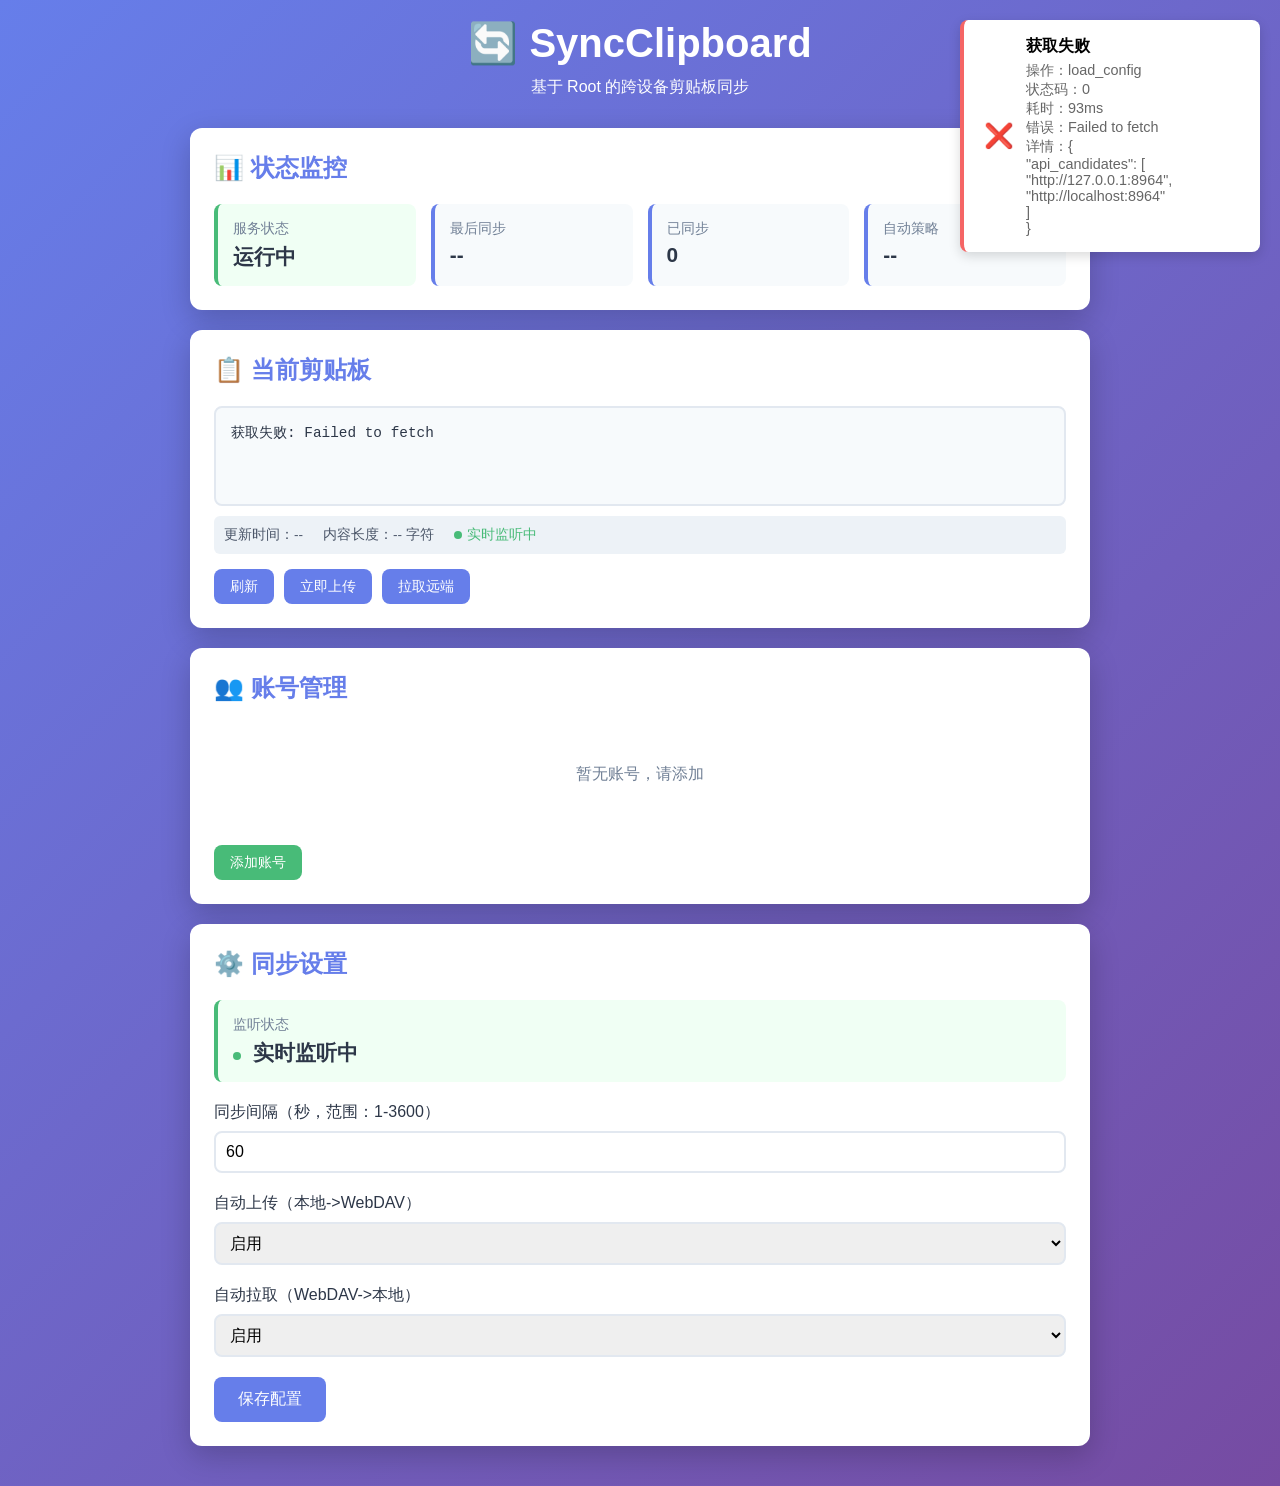
==== commit dca0d3f3: "fix: prevent WebUI refresh request pile-up and reduce polling pressure (v2.6.10)" ====
--- a/webroot/index.html
+++ b/webroot/index.html
@@ -646,6 +646,8 @@
         };
         
         let currentLang = localStorage.getItem('lang') || 'zh-CN';
+        let refreshingClipboard = false;
+        let refreshingStatus = false;
         
         // Toast 提示函数
         function showToast(title, message, type = 'info') {
@@ -1033,6 +1035,10 @@
         }
 
         async function refreshStatus() {
+            if (refreshingStatus) {
+                return;
+            }
+            refreshingStatus = true;
             try {
                 const { data: status } = await apiRequest('refresh_status', '/api/status');
                 const serviceEl = document.getElementById('serviceStatus');
@@ -1054,6 +1060,8 @@
                 }
             } catch (err) {
                 console.error('Refresh status error:', err);
+            } finally {
+                refreshingStatus = false;
             }
         }
         
@@ -1346,7 +1354,11 @@
         // 刷新剪贴板
         let lastClipboardContent = '';
         async function refreshClipboard(evt) {
+            if (refreshingClipboard) {
+                return;
+            }
             const btn = evt ? evt.target : null;
+            refreshingClipboard = true;
             
             try {
                 if (btn) {
@@ -1391,6 +1403,7 @@
                     showToast(i18n[currentLang].getFailed, formatApiError(err), 'error');
                 }
             } finally {
+                refreshingClipboard = false;
                 if (btn) {
                     btn.disabled = false;
                     btn.textContent = btn.dataset.originalText;
@@ -1467,12 +1480,12 @@
             // 每 2 秒刷新一次剪贴板（实时监听展示）
             setInterval(() => {
                 refreshClipboard();
-            }, 2000);
+            }, 3000);
 
             // 每 3 秒刷新一次服务真实状态
             setInterval(() => {
                 refreshStatus();
-            }, 3000);
+            }, 5000);
         });
     </script>
     
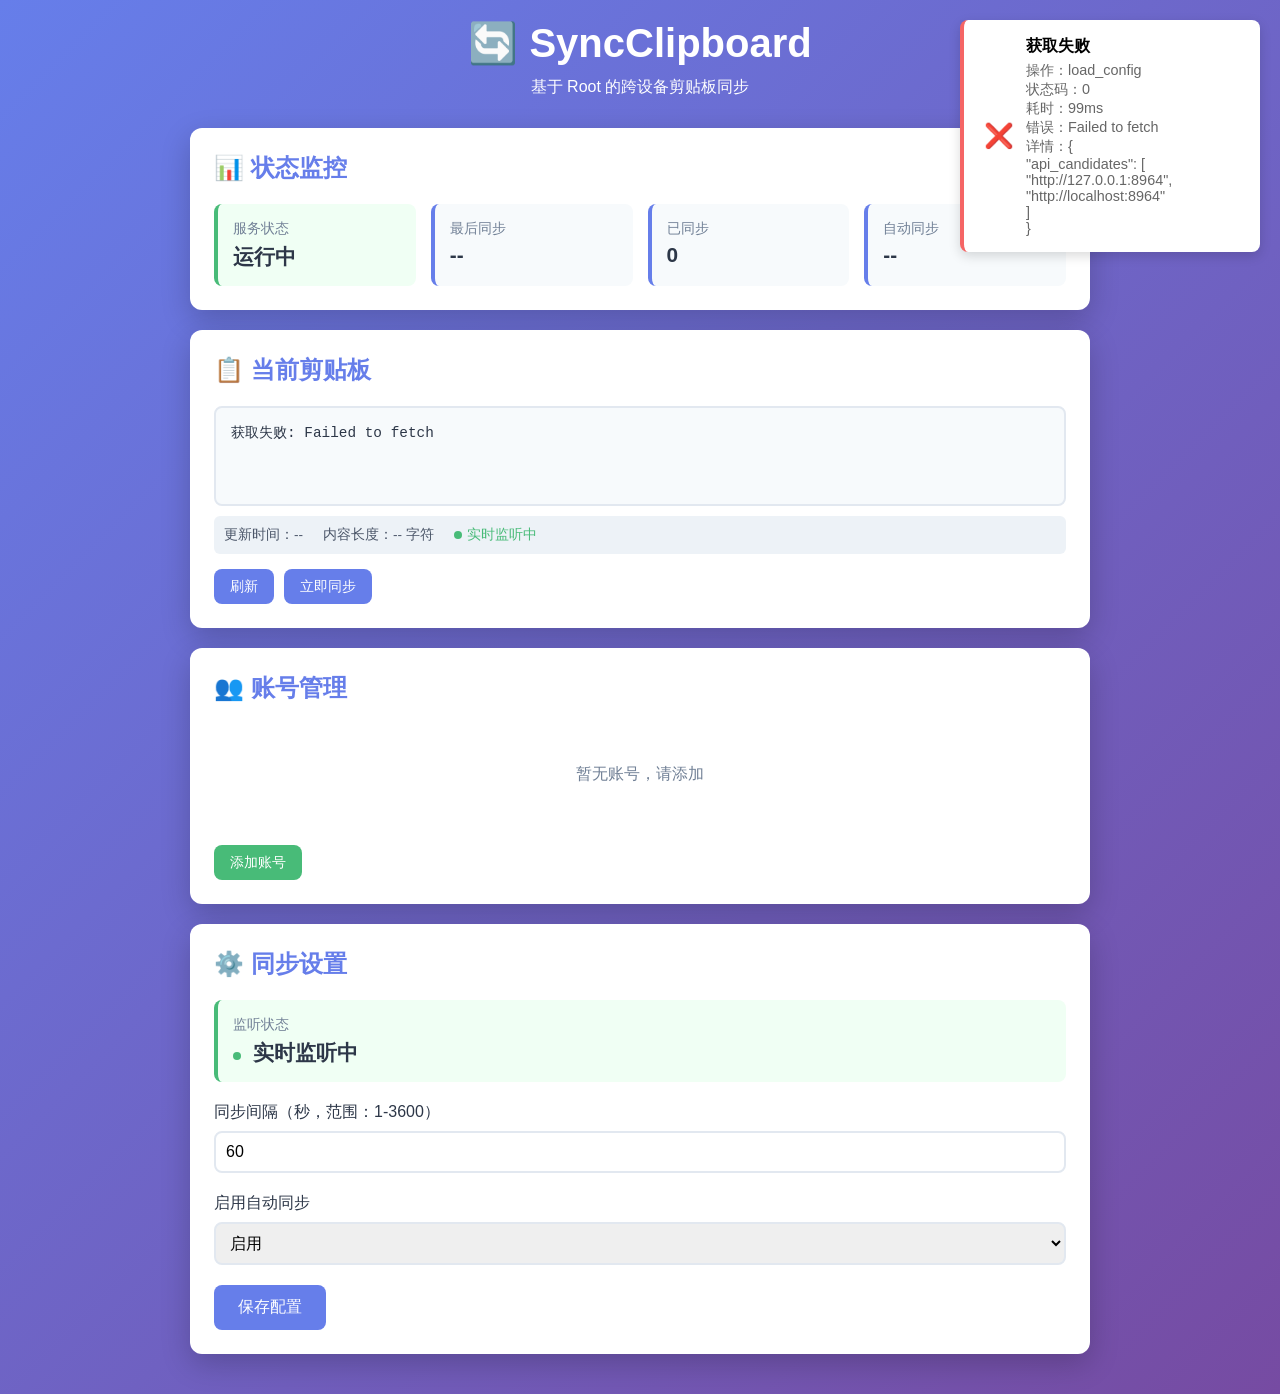
==== commit 47d8c2cf: "release: v2.5.0 baseline" ====
--- a/webroot/index.html
+++ b/webroot/index.html
@@ -439,7 +439,7 @@
                     <div class="status-value" id="syncCount">0</div>
                 </div>
                 <div class="status-item">
-                    <div class="status-label" data-i18n="autoSync">自动策略</div>
+                    <div class="status-label" data-i18n="autoSync">自动同步</div>
                     <div class="status-value" id="autoSyncStatus">--</div>
                 </div>
             </div>
@@ -461,8 +461,7 @@
             </div>
             <div class="button-group">
                 <button class="btn btn-small" onclick="refreshClipboard(event)" data-i18n="refresh">刷新</button>
-                <button class="btn btn-small" onclick="syncNow(event)" data-i18n="syncNow">立即上传</button>
-                <button class="btn btn-small" onclick="pullNow(event)" data-i18n="pullNow">拉取远端</button>
+                <button class="btn btn-small" onclick="syncNow(event)" data-i18n="syncNow">立即同步</button>
             </div>
         </div>
         
@@ -518,15 +517,8 @@
                 <input type="number" id="syncInterval" value="60" min="1" max="3600">
             </div>
             <div class="form-group">
-                <label data-i18n="enableAutoUpload">自动上传（本地->WebDAV）</label>
-                <select id="enableAutoUpload">
-                    <option value="true" data-i18n="enabled">启用</option>
-                    <option value="false" data-i18n="disabled">禁用</option>
-                </select>
-            </div>
-            <div class="form-group">
-                <label data-i18n="enableAutoDownload">自动拉取（WebDAV->本地）</label>
-                <select id="enableAutoDownload">
+                <label data-i18n="enableSync">启用自动同步</label>
+                <select id="enableSync">
                     <option value="true" data-i18n="enabled">启用</option>
                     <option value="false" data-i18n="disabled">禁用</option>
                 </select>
@@ -547,12 +539,11 @@
                 running: '运行中',
                 lastSync: '最后同步',
                 syncCount: '已同步',
-                autoSync: '自动策略',
+                autoSync: '自动同步',
                 clipboardTitle: '📋 当前剪贴板',
                 loading: '正在加载...',
                 refresh: '刷新',
-                syncNow: '立即上传',
-                pullNow: '拉取远端',
+                syncNow: '立即同步',
                 accountsTitle: '👥 账号管理',
                 noAccounts: '暂无账号，请添加',
                 addAccount: '添加账号',
@@ -572,12 +563,10 @@
                 monitorStatus: '监听状态',
                 monitoring: '实时监听中',
                 syncInterval: '同步间隔（秒，范围：1-3600）',
-                enableAutoUpload: '自动上传（本地->WebDAV）',
-                enableAutoDownload: '自动拉取（WebDAV->本地）',
+                enableSync: '启用自动同步',
                 enabled: '启用',
                 disabled: '禁用',
-                syncSuccess: '上传完成！',
-                pullSuccess: '下载完成！',
+                syncSuccess: '同步完成！',
                 syncFailed: '同步失败',
                 saveSuccess: '配置已保存！',
                 saveFailed: '保存失败',
@@ -599,12 +588,11 @@
                 running: 'Running',
                 lastSync: 'Last Sync',
                 syncCount: 'Synced',
-                autoSync: 'Auto Mode',
+                autoSync: 'Auto Sync',
                 clipboardTitle: '📋 Current Clipboard',
                 loading: 'Loading...',
                 refresh: 'Refresh',
-                syncNow: 'Upload Now',
-                pullNow: 'Pull Remote',
+                syncNow: 'Sync Now',
                 accountsTitle: '👥 Account Management',
                 noAccounts: 'No accounts, please add',
                 addAccount: 'Add Account',
@@ -624,12 +612,10 @@
                 monitorStatus: 'Monitor Status',
                 monitoring: 'Real-time Monitoring',
                 syncInterval: 'Sync Interval (seconds, 1-3600)',
-                enableAutoUpload: 'Auto Upload (local -> WebDAV)',
-                enableAutoDownload: 'Auto Pull (WebDAV -> local)',
+                enableSync: 'Enable Auto Sync',
                 enabled: 'Enabled',
                 disabled: 'Disabled',
-                syncSuccess: 'Upload completed!',
-                pullSuccess: 'Download completed!',
+                syncSuccess: 'Sync completed!',
                 syncFailed: 'Sync failed',
                 saveSuccess: 'Config saved!',
                 saveFailed: 'Save failed',
@@ -646,8 +632,6 @@
         };
         
         let currentLang = localStorage.getItem('lang') || 'zh-CN';
-        let refreshingClipboard = false;
-        let refreshingStatus = false;
         
         // Toast 提示函数
         function showToast(title, message, type = 'info') {
@@ -1018,12 +1002,10 @@
                 renderAccountList(config);
                 
                 // 同步设置
-                const autoUploadEnabled = !!config.auto_upload_enabled;
-                const autoDownloadEnabled = !!config.auto_download_enabled;
                 document.getElementById('syncInterval').value = config.sync_interval || 60;
-                document.getElementById('enableAutoUpload').value = autoUploadEnabled ? 'true' : 'false';
-                document.getElementById('enableAutoDownload').value = autoDownloadEnabled ? 'true' : 'false';
-                document.getElementById('autoSyncStatus').textContent = `${autoUploadEnabled ? i18n[currentLang].enabled : i18n[currentLang].disabled}/${autoDownloadEnabled ? i18n[currentLang].enabled : i18n[currentLang].disabled}`;
+                document.getElementById('enableSync').value = config.enabled ? 'true' : 'false';
+                document.getElementById('autoSyncStatus').textContent = config.enabled ? 
+                    i18n[currentLang].enabled : i18n[currentLang].disabled;
                 
                 console.log('=== Load Config Success ===');
                 await refreshStatus();
@@ -1035,10 +1017,6 @@
         }
 
         async function refreshStatus() {
-            if (refreshingStatus) {
-                return;
-            }
-            refreshingStatus = true;
             try {
                 const { data: status } = await apiRequest('refresh_status', '/api/status');
                 const serviceEl = document.getElementById('serviceStatus');
@@ -1047,9 +1025,7 @@
                 const lastEl = document.getElementById('lastSync');
 
                 serviceEl.textContent = status.service_status === 'running' ? i18n[currentLang].running : i18n[currentLang].disabled;
-                const autoUploadEnabled = !!status.auto_upload_enabled;
-                const autoDownloadEnabled = !!status.auto_download_enabled;
-                autoEl.textContent = `${autoUploadEnabled ? i18n[currentLang].enabled : i18n[currentLang].disabled}/${autoDownloadEnabled ? i18n[currentLang].enabled : i18n[currentLang].disabled}`;
+                autoEl.textContent = status.auto_sync_enabled ? i18n[currentLang].enabled : i18n[currentLang].disabled;
                 countEl.textContent = String(status.sync_count || 0);
 
                 if (status.last_sync_unix && status.last_sync_unix > 0) {
@@ -1060,8 +1036,6 @@
                 }
             } catch (err) {
                 console.error('Refresh status error:', err);
-            } finally {
-                refreshingStatus = false;
             }
         }
         
@@ -1141,15 +1115,12 @@
                 const { data: currentConfig } = await apiRequest('load_config_before_save', '/api/config');
                 
                 const newSyncInterval = parseInt(document.getElementById('syncInterval').value) || 60;
-                const newAutoUpload = document.getElementById('enableAutoUpload').value === 'true';
-                const newAutoDownload = document.getElementById('enableAutoDownload').value === 'true';
+                const newEnabled = document.getElementById('enableSync').value === 'true';
                 
                 const config = {
                     ...currentConfig,
                     sync_interval: newSyncInterval,
-                    enabled: (newAutoUpload || newAutoDownload),
-                    auto_upload_enabled: newAutoUpload,
-                    auto_download_enabled: newAutoDownload
+                    enabled: newEnabled
                 };
                 
                 // 验证间隔范围
@@ -1178,8 +1149,7 @@
                     detailMessage += `• 激活账号：${activeAccount.name}\n`;
                 }
                 detailMessage += `• 同步间隔：${config.sync_interval} 秒\n`;
-                detailMessage += `• 自动上传：${config.auto_upload_enabled ? '已启用' : '已禁用'}\n`;
-                detailMessage += `• 自动拉取：${config.auto_download_enabled ? '已启用' : '已禁用'}\n`;
+                detailMessage += `• 自动同步：${config.enabled ? '已启用' : '已禁用'}\n`;
                 detailMessage += `• 实时监听：已启用（100%可靠）`;
                 
                 showToast('✓ 配置保存成功', detailMessage, 'success');
@@ -1354,11 +1324,7 @@
         // 刷新剪贴板
         let lastClipboardContent = '';
         async function refreshClipboard(evt) {
-            if (refreshingClipboard) {
-                return;
-            }
             const btn = evt ? evt.target : null;
-            refreshingClipboard = true;
             
             try {
                 if (btn) {
@@ -1403,7 +1369,6 @@
                     showToast(i18n[currentLang].getFailed, formatApiError(err), 'error');
                 }
             } finally {
-                refreshingClipboard = false;
                 if (btn) {
                     btn.disabled = false;
                     btn.textContent = btn.dataset.originalText;
@@ -1419,13 +1384,13 @@
             
             try {
                 btn.disabled = true;
-                btn.innerHTML = '<span class="loading"></span> 上传中...';
-                
-                showToast('⚡ 正在上传...', '将当前本地剪贴板上传到 WebDAV', 'info');
+                btn.innerHTML = '<span class="loading"></span> 同步中...';
+                
+                showToast('⚡ 正在执行同步...', '上传本地剪贴板到 WebDAV\n下载远程剪贴板到本地', 'info');
                 
                 await apiRequest('sync_now', '/api/sync/now', { method: 'POST' });
                 
-                showToast('✓ 上传完成', '本地剪贴板已上传到 WebDAV', 'success');
+                showToast('✓ 同步完成', '本地和远程剪贴板已同步\n剪贴板内容已更新', 'success');
                 
                 // 刷新剪贴板显示
                 await refreshClipboard();
@@ -1438,30 +1403,6 @@
             }
         }
 
-        async function pullNow(evt) {
-            if (!evt) return;
-            const btn = evt.target;
-            const originalText = btn.textContent;
-
-            try {
-                btn.disabled = true;
-                btn.innerHTML = '<span class="loading"></span> 拉取中...';
-
-                showToast('⚡ 正在拉取...', '从 WebDAV 下载最新剪贴板到本机', 'info');
-
-                await apiRequest('sync_pull', '/api/sync/pull', { method: 'POST' });
-
-                showToast('✓ 拉取完成', '远端剪贴板已更新到本机', 'success');
-                await refreshClipboard();
-            } catch (err) {
-                console.error('Pull error:', err);
-                showToast('✗ 拉取失败', formatApiError(err), 'error');
-            } finally {
-                btn.disabled = false;
-                btn.textContent = originalText;
-            }
-        }
-
         // 页面加载时初始化
         window.addEventListener('DOMContentLoaded', async () => {
             // 深度定制系统/模块管理器 WebView：默认强制本地回环，避免走外部 origin
@@ -1480,12 +1421,12 @@
             // 每 2 秒刷新一次剪贴板（实时监听展示）
             setInterval(() => {
                 refreshClipboard();
-            }, 3000);
+            }, 2000);
 
             // 每 3 秒刷新一次服务真实状态
             setInterval(() => {
                 refreshStatus();
-            }, 5000);
+            }, 3000);
         });
     </script>
     
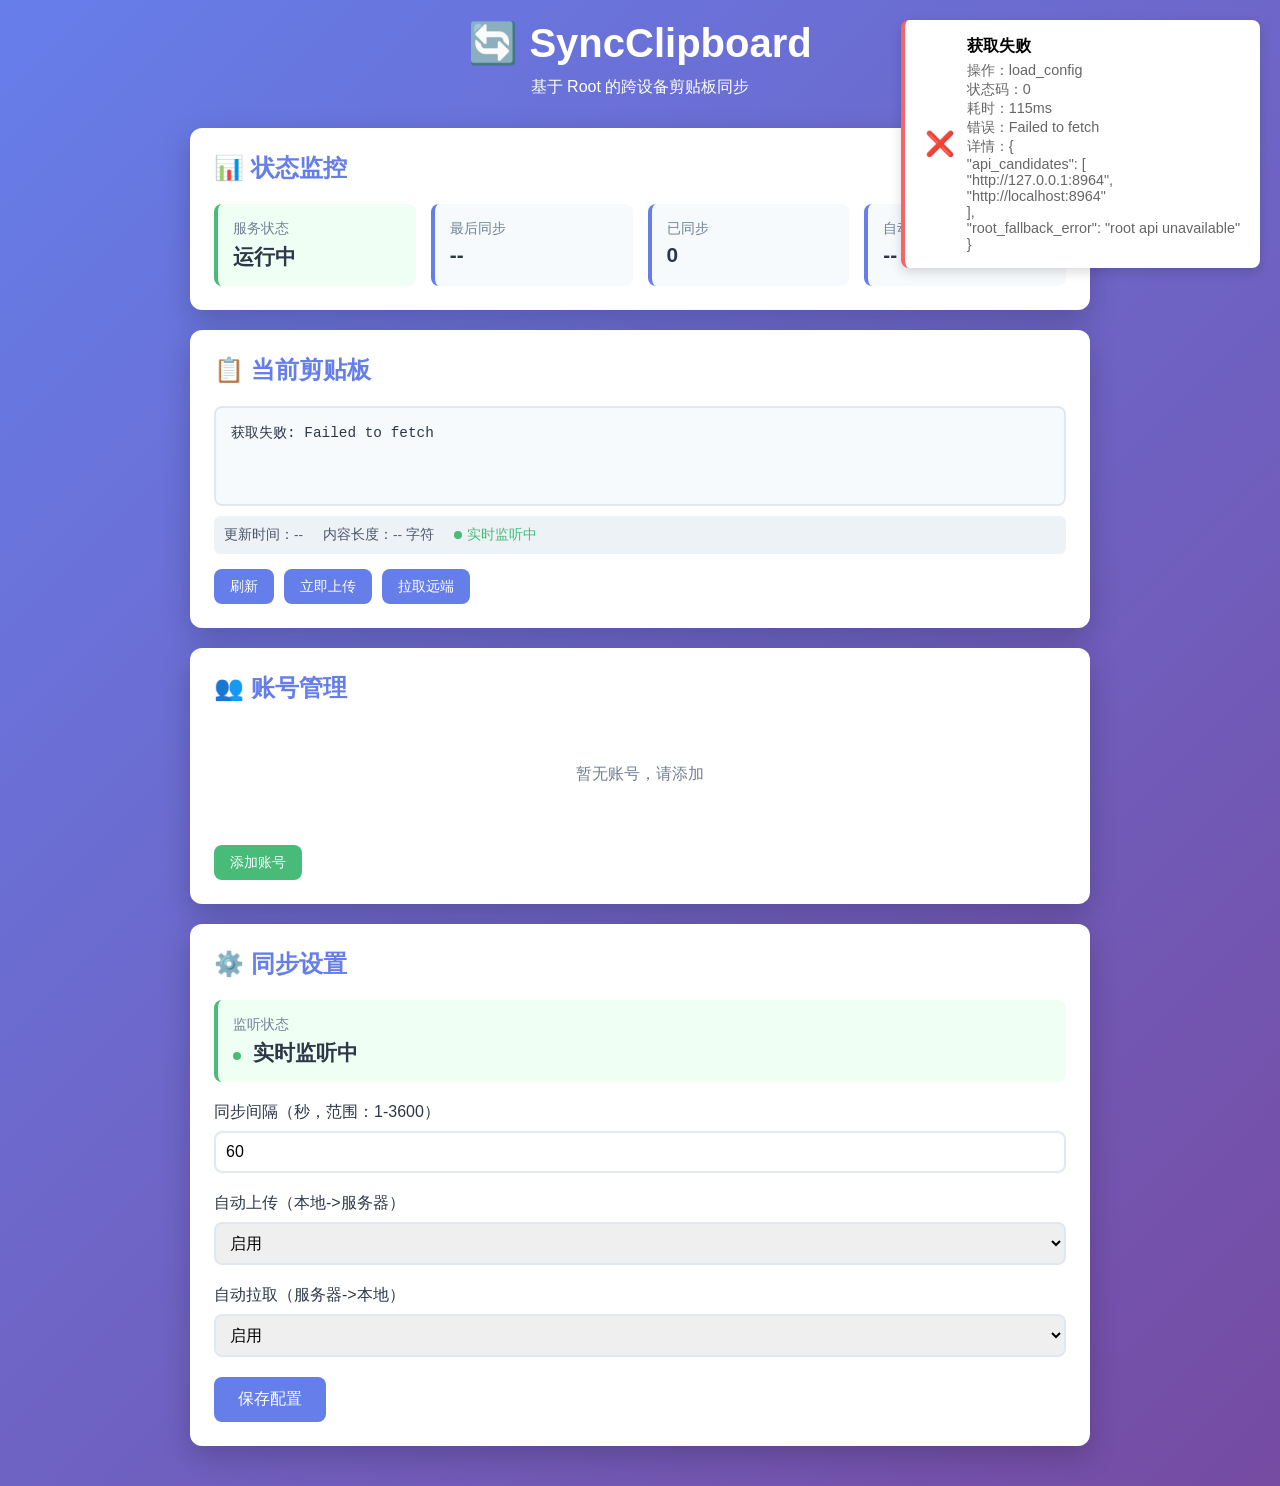
==== commit c8d2c4dc: "feat(clipserver): 重构同步核心架构，支持多服务器类型与大文本同步 重构配置模型，将WebDAVAccount扩展为ServerAccount，支持三种服务器类型并更新默认配置模板 新" ====
--- a/webroot/index.html
+++ b/webroot/index.html
@@ -7,7 +7,6 @@
     
     <!-- Module Manager Safe Area Insets Support -->
     <link rel="stylesheet" type="text/css" href="/internal/insets.css" />
-    
     <style>
         * {
             margin: 0;
@@ -156,6 +155,12 @@
         .form-group select:focus {
             outline: none;
             border-color: #667eea;
+        }
+
+        .help-text {
+            margin-top: 6px;
+            color: #718096;
+            font-size: 0.85em;
         }
         
         .clipboard-container {
@@ -374,6 +379,17 @@
             font-size: 0.85em;
             color: #718096;
             word-break: break-all;
+        }
+
+        .account-type {
+            display: inline-block;
+            margin-left: 8px;
+            padding: 2px 8px;
+            border-radius: 999px;
+            background: #edf2f7;
+            color: #4a5568;
+            font-size: 0.75em;
+            font-weight: 500;
         }
         
         .account-actions {
@@ -439,7 +455,7 @@
                     <div class="status-value" id="syncCount">0</div>
                 </div>
                 <div class="status-item">
-                    <div class="status-label" data-i18n="autoSync">自动同步</div>
+                    <div class="status-label" data-i18n="autoSync">自动策略</div>
                     <div class="status-value" id="autoSyncStatus">--</div>
                 </div>
             </div>
@@ -461,7 +477,8 @@
             </div>
             <div class="button-group">
                 <button class="btn btn-small" onclick="refreshClipboard(event)" data-i18n="refresh">刷新</button>
-                <button class="btn btn-small" onclick="syncNow(event)" data-i18n="syncNow">立即同步</button>
+                <button class="btn btn-small" onclick="syncNow(event)" data-i18n="syncNow">立即上传</button>
+                <button class="btn btn-small" onclick="pullNow(event)" data-i18n="pullNow">拉取远端</button>
             </div>
         </div>
         
@@ -484,8 +501,17 @@
                 <input type="text" id="newAccountName" placeholder="例如：我的坚果云">
             </div>
             <div class="form-group">
-                <label data-i18n="webdavUrl">WebDAV URL</label>
-                <input type="text" id="newAccountUrl" placeholder="https://dav.example.com/dav/">
+                <label data-i18n="serverType">服务器类型</label>
+                <select id="newAccountType" onchange="updateServerTypeHint()">
+                    <option value="official" data-i18n="officialServer">官方服务器</option>
+                    <option value="custom_official" data-i18n="customOfficialServer">自定义官方服务器</option>
+                    <option value="webdav" data-i18n="webdavServer">WebDAV</option>
+                </select>
+            </div>
+            <div class="form-group">
+                <label data-i18n="serverUrl">服务器地址</label>
+                <input type="text" id="newAccountUrl" placeholder="https://server.example.com/SyncClipboard/">
+                <div class="help-text" id="serverTypeHint">官方 API 使用 SyncClipboard.json 和 file/* 路径。</div>
             </div>
             <div class="form-group">
                 <label data-i18n="username">用户名</label>
@@ -517,8 +543,15 @@
                 <input type="number" id="syncInterval" value="60" min="1" max="3600">
             </div>
             <div class="form-group">
-                <label data-i18n="enableSync">启用自动同步</label>
-                <select id="enableSync">
+                <label data-i18n="enableAutoUpload">自动上传（本地->服务器）</label>
+                <select id="enableAutoUpload">
+                    <option value="true" data-i18n="enabled">启用</option>
+                    <option value="false" data-i18n="disabled">禁用</option>
+                </select>
+            </div>
+            <div class="form-group">
+                <label data-i18n="enableAutoDownload">自动拉取（服务器->本地）</label>
+                <select id="enableAutoDownload">
                     <option value="true" data-i18n="enabled">启用</option>
                     <option value="false" data-i18n="disabled">禁用</option>
                 </select>
@@ -539,16 +572,21 @@
                 running: '运行中',
                 lastSync: '最后同步',
                 syncCount: '已同步',
-                autoSync: '自动同步',
+                autoSync: '自动策略',
                 clipboardTitle: '📋 当前剪贴板',
                 loading: '正在加载...',
                 refresh: '刷新',
-                syncNow: '立即同步',
+                syncNow: '立即上传',
+                pullNow: '拉取远端',
                 accountsTitle: '👥 账号管理',
                 noAccounts: '暂无账号，请添加',
                 addAccount: '添加账号',
                 addAccountTitle: '➕ 添加新账号',
                 accountName: '账号名称',
+                serverType: '服务器类型',
+                officialServer: '官方服务器',
+                customOfficialServer: '自定义官方服务器',
+                webdavServer: 'WebDAV',
                 testConnection: '测试连接',
                 saveAccount: '保存账号',
                 cancel: '取消',
@@ -556,6 +594,7 @@
                 deleteAccount: '删除',
                 activeAccount: '当前激活',
                 webdavUrl: 'WebDAV URL',
+                serverUrl: '服务器地址',
                 username: '用户名',
                 password: '密码',
                 save: '保存配置',
@@ -563,10 +602,12 @@
                 monitorStatus: '监听状态',
                 monitoring: '实时监听中',
                 syncInterval: '同步间隔（秒，范围：1-3600）',
-                enableSync: '启用自动同步',
+                enableAutoUpload: '自动上传（本地->服务器）',
+                enableAutoDownload: '自动拉取（服务器->本地）',
                 enabled: '启用',
                 disabled: '禁用',
-                syncSuccess: '同步完成！',
+                syncSuccess: '上传完成！',
+                pullSuccess: '下载完成！',
                 syncFailed: '同步失败',
                 saveSuccess: '配置已保存！',
                 saveFailed: '保存失败',
@@ -588,16 +629,21 @@
                 running: 'Running',
                 lastSync: 'Last Sync',
                 syncCount: 'Synced',
-                autoSync: 'Auto Sync',
+                autoSync: 'Auto Mode',
                 clipboardTitle: '📋 Current Clipboard',
                 loading: 'Loading...',
                 refresh: 'Refresh',
-                syncNow: 'Sync Now',
+                syncNow: 'Upload Now',
+                pullNow: 'Pull Remote',
                 accountsTitle: '👥 Account Management',
                 noAccounts: 'No accounts, please add',
                 addAccount: 'Add Account',
                 addAccountTitle: '➕ Add New Account',
                 accountName: 'Account Name',
+                serverType: 'Server Type',
+                officialServer: 'Official Server',
+                customOfficialServer: 'Custom Official Server',
+                webdavServer: 'WebDAV',
                 testConnection: 'Test Connection',
                 saveAccount: 'Save Account',
                 cancel: 'Cancel',
@@ -605,6 +651,7 @@
                 deleteAccount: 'Delete',
                 activeAccount: 'Active',
                 webdavUrl: 'WebDAV URL',
+                serverUrl: 'Server URL',
                 username: 'Username',
                 password: 'Password',
                 save: 'Save Config',
@@ -612,10 +659,12 @@
                 monitorStatus: 'Monitor Status',
                 monitoring: 'Real-time Monitoring',
                 syncInterval: 'Sync Interval (seconds, 1-3600)',
-                enableSync: 'Enable Auto Sync',
+                enableAutoUpload: 'Auto Upload (local -> server)',
+                enableAutoDownload: 'Auto Pull (server -> local)',
                 enabled: 'Enabled',
                 disabled: 'Disabled',
-                syncSuccess: 'Sync completed!',
+                syncSuccess: 'Upload completed!',
+                pullSuccess: 'Download completed!',
                 syncFailed: 'Sync failed',
                 saveSuccess: 'Config saved!',
                 saveFailed: 'Save failed',
@@ -632,6 +681,8 @@
         };
         
         let currentLang = localStorage.getItem('lang') || 'zh-CN';
+        let refreshingClipboard = false;
+        let refreshingStatus = false;
         
         // Toast 提示函数
         function showToast(title, message, type = 'info') {
@@ -769,7 +820,7 @@
             if (typeof raw === 'object') {
                 const stdout = raw.stdout ?? raw.out ?? raw.result ?? raw.data ?? '';
                 const stderr = raw.stderr ?? raw.err ?? raw.error ?? '';
-                const code = Number(raw.code ?? raw.exitCode ?? raw.status ?? 0);
+                const code = Number(raw.errno ?? raw.code ?? raw.exitCode ?? raw.status ?? 0);
                 return { code, stdout: String(stdout), stderr: String(stderr) };
             }
             return { code: 0, stdout: String(raw), stderr: '' };
@@ -777,24 +828,36 @@
 
         async function runRootCommand(command) {
             const api = window.ksu || window.apatch;
-            if (!api) {
+            const runners = [];
+
+            if (api && typeof api.exec === 'function') {
+                runners.push(() => new Promise((resolve, reject) => {
+                    const callbackName = `syncclipboard_exec_${Date.now()}_${Math.random().toString(16).slice(2)}`;
+                    window[callbackName] = (errno, stdout, stderr) => {
+                        delete window[callbackName];
+                        resolve({ errno, stdout, stderr });
+                    };
+                    try {
+                        api.exec(command, '{}', callbackName);
+                    } catch (e) {
+                        delete window[callbackName];
+                        reject(e);
+                    }
+                }));
+                runners.push(() => api.exec(command));
+            }
+            if (api && typeof api.shell === 'function') {
+                runners.push(() => api.shell(command));
+            }
+            if (api && typeof api.run === 'function') {
+                runners.push(() => api.run(command));
+            }
+            if (api && typeof api.command === 'function') {
+                runners.push(() => api.command(command));
+            }
+
+            if (runners.length === 0) {
                 throw new Error('root api unavailable');
-            }
-
-            const runners = [];
-            if (typeof api.exec === 'function') {
-                runners.push(() => api.exec(command));
-                runners.push(() => api.exec({ cmd: command }));
-                runners.push(() => api.exec({ command }));
-            }
-            if (typeof api.shell === 'function') {
-                runners.push(() => api.shell(command));
-            }
-            if (typeof api.run === 'function') {
-                runners.push(() => api.run(command));
-            }
-            if (typeof api.command === 'function') {
-                runners.push(() => api.command(command));
             }
 
             let lastErr = null;
@@ -802,13 +865,16 @@
                 try {
                     const raw = await run();
                     const parsed = extractCommandResult(raw);
+                    if (parsed.code !== 0) {
+                        throw new Error(parsed.stderr || parsed.stdout || `exit ${parsed.code}`);
+                    }
                     return parsed;
                 } catch (e) {
                     lastErr = e;
                 }
             }
 
-            const methods = Object.keys(api).filter(k => typeof api[k] === 'function').join(', ');
+            const methods = api ? Object.keys(api).filter(k => typeof api[k] === 'function').join(', ') : '';
             const msg = lastErr ? (lastErr.message || String(lastErr)) : 'no callable root methods';
             throw new Error(`root command not supported: ${msg}; methods=${methods}`);
         }
@@ -909,6 +975,7 @@
             const startedAt = Date.now();
             const path = normalizeApiPath(url);
             const candidates = getApiBaseCandidates();
+            let rootFallbackError = null;
             if (ACTIVE_API_BASE) {
                 candidates.unshift(ACTIVE_API_BASE);
             }
@@ -956,7 +1023,7 @@
                 }
 
                 // 深度定制系统兜底：root 权限直连 curl，绕过 WebView 网络限制
-                if (!options.__rootCurlTried && (window.ksu || window.apatch)) {
+                if (!options.__rootCurlTried) {
                     try {
                         const recovered = await tryRecoverService();
                         if (recovered) {
@@ -967,25 +1034,55 @@
                         if (rootErr && rootErr.action) {
                             throw rootErr;
                         }
+                        rootFallbackError = rootErr;
                     }
                 }
 
                 enableLocalOnlyApiMode();
+                const details = { api_candidates: getApiBaseCandidates() };
+                if (rootFallbackError) {
+                    details.root_fallback_error = rootFallbackError.message || String(rootFallbackError);
+                }
                 throw {
                     action,
                     status: 0,
                     elapsed: Date.now() - startedAt,
-                    details: { api_candidates: getApiBaseCandidates() },
+                    details,
                     message: err.message || 'failed to fetch'
                 };
             }
         }
 
         function formatApiError(err) {
+            if (!err || typeof err !== 'object') {
+                return String(err || '未知错误');
+            }
+            const action = err.action || '本地操作';
+            const status = err.status ?? '-';
+            const elapsed = err.elapsed != null ? `${err.elapsed}ms` : '-';
+            const message = err.message || String(err);
             const details = err.details && Object.keys(err.details).length > 0
                 ? `\n详情：${JSON.stringify(err.details, null, 2)}`
                 : '';
-            return `操作：${err.action}\n状态码：${err.status}\n耗时：${err.elapsed}ms\n错误：${err.message}${details}`;
+            return `操作：${action}\n状态码：${status}\n耗时：${elapsed}\n错误：${message}${details}`;
+        }
+
+        function formatPullResult(data) {
+            const result = data && data.result_data ? data.result_data : null;
+            if (!result) {
+                return data && data.message ? data.message : '远端剪贴板已更新到本机';
+            }
+            if (result.applied_text) {
+                return `${result.message || '文本已写入本机剪贴板'}\n大小：${result.size || 0} 字符`;
+            }
+            if (result.saved_file) {
+                const warning = result.warning ? `\n提示：${result.warning}` : '';
+                return `${result.message || '远端文件已保存'}\n文件：${result.filename || ''}\n路径：${result.path || ''}\n大小：${result.size || 0} bytes${warning}`;
+            }
+            if (result.skipped) {
+                return result.message || '远端内容已跳过';
+            }
+            return result.message || data.message || '拉取完成';
         }
         
         // 加载配置
@@ -1002,10 +1099,12 @@
                 renderAccountList(config);
                 
                 // 同步设置
+                const autoUploadEnabled = !!config.auto_upload_enabled;
+                const autoDownloadEnabled = !!config.auto_download_enabled;
                 document.getElementById('syncInterval').value = config.sync_interval || 60;
-                document.getElementById('enableSync').value = config.enabled ? 'true' : 'false';
-                document.getElementById('autoSyncStatus').textContent = config.enabled ? 
-                    i18n[currentLang].enabled : i18n[currentLang].disabled;
+                document.getElementById('enableAutoUpload').value = autoUploadEnabled ? 'true' : 'false';
+                document.getElementById('enableAutoDownload').value = autoDownloadEnabled ? 'true' : 'false';
+                document.getElementById('autoSyncStatus').textContent = `${autoUploadEnabled ? i18n[currentLang].enabled : i18n[currentLang].disabled}/${autoDownloadEnabled ? i18n[currentLang].enabled : i18n[currentLang].disabled}`;
                 
                 console.log('=== Load Config Success ===');
                 await refreshStatus();
@@ -1017,6 +1116,10 @@
         }
 
         async function refreshStatus() {
+            if (refreshingStatus) {
+                return;
+            }
+            refreshingStatus = true;
             try {
                 const { data: status } = await apiRequest('refresh_status', '/api/status');
                 const serviceEl = document.getElementById('serviceStatus');
@@ -1025,7 +1128,9 @@
                 const lastEl = document.getElementById('lastSync');
 
                 serviceEl.textContent = status.service_status === 'running' ? i18n[currentLang].running : i18n[currentLang].disabled;
-                autoEl.textContent = status.auto_sync_enabled ? i18n[currentLang].enabled : i18n[currentLang].disabled;
+                const autoUploadEnabled = !!status.auto_upload_enabled;
+                const autoDownloadEnabled = !!status.auto_download_enabled;
+                autoEl.textContent = `${autoUploadEnabled ? i18n[currentLang].enabled : i18n[currentLang].disabled}/${autoDownloadEnabled ? i18n[currentLang].enabled : i18n[currentLang].disabled}`;
                 countEl.textContent = String(status.sync_count || 0);
 
                 if (status.last_sync_unix && status.last_sync_unix > 0) {
@@ -1036,10 +1141,28 @@
                 }
             } catch (err) {
                 console.error('Refresh status error:', err);
+            } finally {
+                refreshingStatus = false;
             }
         }
         
         // 渲染账号列表
+        function serverTypeLabel(type) {
+            if (type === 'official') return i18n[currentLang].officialServer;
+            if (type === 'custom_official') return i18n[currentLang].customOfficialServer;
+            return i18n[currentLang].webdavServer;
+        }
+
+        function updateServerTypeHint() {
+            const type = document.getElementById('newAccountType').value;
+            const hint = document.getElementById('serverTypeHint');
+            if (type === 'webdav') {
+                hint.textContent = 'WebDAV 使用 PROPFIND/GET/PUT 访问 SyncClipboard.json 和 file/*。';
+            } else {
+                hint.textContent = '官方 API 使用 Basic Auth，通过 GET/PUT SyncClipboard.json 和 file/* 同步。';
+            }
+        }
+
         function renderAccountList(config) {
             const accountList = document.getElementById('accountList');
             const accounts = config.accounts || [];
@@ -1055,6 +1178,7 @@
                     <div class="account-info">
                         <div class="account-name">
                             ${account.name}
+                            <span class="account-type">${serverTypeLabel(account.type || 'webdav')}</span>
                             ${account.id === activeId ? `<span style="color: #48bb78; font-size: 0.85em;">(${i18n[currentLang].activeAccount})</span>` : ''}
                         </div>
                         <div class="account-url">${account.url}</div>
@@ -1082,6 +1206,7 @@
                     method: 'POST',
                     headers: { 'Content-Type': 'application/json' },
                     body: JSON.stringify({
+                        type: account.type || 'webdav',
                         url: account.url,
                         username: account.username,
                         password: account.password
@@ -1115,12 +1240,15 @@
                 const { data: currentConfig } = await apiRequest('load_config_before_save', '/api/config');
                 
                 const newSyncInterval = parseInt(document.getElementById('syncInterval').value) || 60;
-                const newEnabled = document.getElementById('enableSync').value === 'true';
+                const newAutoUpload = document.getElementById('enableAutoUpload').value === 'true';
+                const newAutoDownload = document.getElementById('enableAutoDownload').value === 'true';
                 
                 const config = {
                     ...currentConfig,
                     sync_interval: newSyncInterval,
-                    enabled: newEnabled
+                    enabled: (newAutoUpload || newAutoDownload),
+                    auto_upload_enabled: newAutoUpload,
+                    auto_download_enabled: newAutoDownload
                 };
                 
                 // 验证间隔范围
@@ -1149,7 +1277,8 @@
                     detailMessage += `• 激活账号：${activeAccount.name}\n`;
                 }
                 detailMessage += `• 同步间隔：${config.sync_interval} 秒\n`;
-                detailMessage += `• 自动同步：${config.enabled ? '已启用' : '已禁用'}\n`;
+                detailMessage += `• 自动上传：${config.auto_upload_enabled ? '已启用' : '已禁用'}\n`;
+                detailMessage += `• 自动拉取：${config.auto_download_enabled ? '已启用' : '已禁用'}\n`;
                 detailMessage += `• 实时监听：已启用（100%可靠）`;
                 
                 showToast('✓ 配置保存成功', detailMessage, 'success');
@@ -1175,9 +1304,11 @@
         function showAddAccountForm() {
             document.getElementById('addAccountCard').style.display = 'block';
             document.getElementById('newAccountName').value = '';
+            document.getElementById('newAccountType').value = 'official';
             document.getElementById('newAccountUrl').value = '';
             document.getElementById('newAccountUsername').value = '';
             document.getElementById('newAccountPassword').value = '';
+            updateServerTypeHint();
         }
         
         // 取消添加账号
@@ -1195,13 +1326,14 @@
                 btn.innerHTML = '<span class="loading"></span> 测试中...';
                 
                 const data = {
+                    type: document.getElementById('newAccountType').value,
                     url: document.getElementById('newAccountUrl').value.trim(),
                     username: document.getElementById('newAccountUsername').value.trim(),
                     password: document.getElementById('newAccountPassword').value
                 };
                 
                 if (!data.url) {
-                    throw new Error('WebDAV URL 不能为空');
+                    throw new Error('服务器地址不能为空');
                 }
                 
                 showToast('⚡ 正在测试连接...', `服务器：${data.url}`, 'info');
@@ -1232,13 +1364,14 @@
                 
                 const data = {
                     name: document.getElementById('newAccountName').value.trim(),
+                    type: document.getElementById('newAccountType').value,
                     url: document.getElementById('newAccountUrl').value.trim(),
                     username: document.getElementById('newAccountUsername').value.trim(),
                     password: document.getElementById('newAccountPassword').value
                 };
                 
                 if (!data.name || !data.url) {
-                    throw new Error('账号名称和 WebDAV URL 不能为空');
+                    throw new Error('账号名称和服务器地址不能为空');
                 }
                 
                 showToast('⏳ 正在保存账号...', `账号名称：${data.name}`, 'info');
@@ -1251,7 +1384,7 @@
                 
                 // 检查是否是第一个账号
                 const isFirstAccount = result.account && result.account.id;
-                let successMessage = `账号名称：${data.name}\nWebDAV URL：${data.url}\n`;
+                let successMessage = `账号名称：${data.name}\n服务器类型：${serverTypeLabel(data.type)}\n服务器地址：${data.url}\n`;
                 if (isFirstAccount) {
                     successMessage += '这是第一个账号，已自动设为激活账号';
                 } else {
@@ -1324,7 +1457,11 @@
         // 刷新剪贴板
         let lastClipboardContent = '';
         async function refreshClipboard(evt) {
+            if (refreshingClipboard) {
+                return;
+            }
             const btn = evt ? evt.target : null;
+            refreshingClipboard = true;
             
             try {
                 if (btn) {
@@ -1369,6 +1506,7 @@
                     showToast(i18n[currentLang].getFailed, formatApiError(err), 'error');
                 }
             } finally {
+                refreshingClipboard = false;
                 if (btn) {
                     btn.disabled = false;
                     btn.textContent = btn.dataset.originalText;
@@ -1384,19 +1522,43 @@
             
             try {
                 btn.disabled = true;
-                btn.innerHTML = '<span class="loading"></span> 同步中...';
-                
-                showToast('⚡ 正在执行同步...', '上传本地剪贴板到 WebDAV\n下载远程剪贴板到本地', 'info');
+                btn.innerHTML = '<span class="loading"></span> 上传中...';
+                
+                showToast('⚡ 正在上传...', '将当前本地剪贴板上传到服务器', 'info');
                 
                 await apiRequest('sync_now', '/api/sync/now', { method: 'POST' });
                 
-                showToast('✓ 同步完成', '本地和远程剪贴板已同步\n剪贴板内容已更新', 'success');
+                showToast('✓ 上传完成', '本地剪贴板已上传到服务器', 'success');
                 
                 // 刷新剪贴板显示
                 await refreshClipboard();
             } catch (err) {
                 console.error('Sync error:', err);
                 showToast('✗ 同步失败', formatApiError(err), 'error');
+            } finally {
+                btn.disabled = false;
+                btn.textContent = originalText;
+            }
+        }
+
+        async function pullNow(evt) {
+            if (!evt) return;
+            const btn = evt.target;
+            const originalText = btn.textContent;
+
+            try {
+                btn.disabled = true;
+                btn.innerHTML = '<span class="loading"></span> 拉取中...';
+
+                showToast('⚡ 正在拉取...', '从服务器下载最新剪贴板到本机', 'info');
+
+                const { data } = await apiRequest('sync_pull', '/api/sync/pull', { method: 'POST' });
+
+                showToast('✓ 拉取完成', formatPullResult(data), 'success');
+                await refreshClipboard();
+            } catch (err) {
+                console.error('Pull error:', err);
+                showToast('✗ 拉取失败', formatApiError(err), 'error');
             } finally {
                 btn.disabled = false;
                 btn.textContent = originalText;
@@ -1421,12 +1583,12 @@
             // 每 2 秒刷新一次剪贴板（实时监听展示）
             setInterval(() => {
                 refreshClipboard();
-            }, 2000);
+            }, 3000);
 
             // 每 3 秒刷新一次服务真实状态
             setInterval(() => {
                 refreshStatus();
-            }, 3000);
+            }, 5000);
         });
     </script>
     
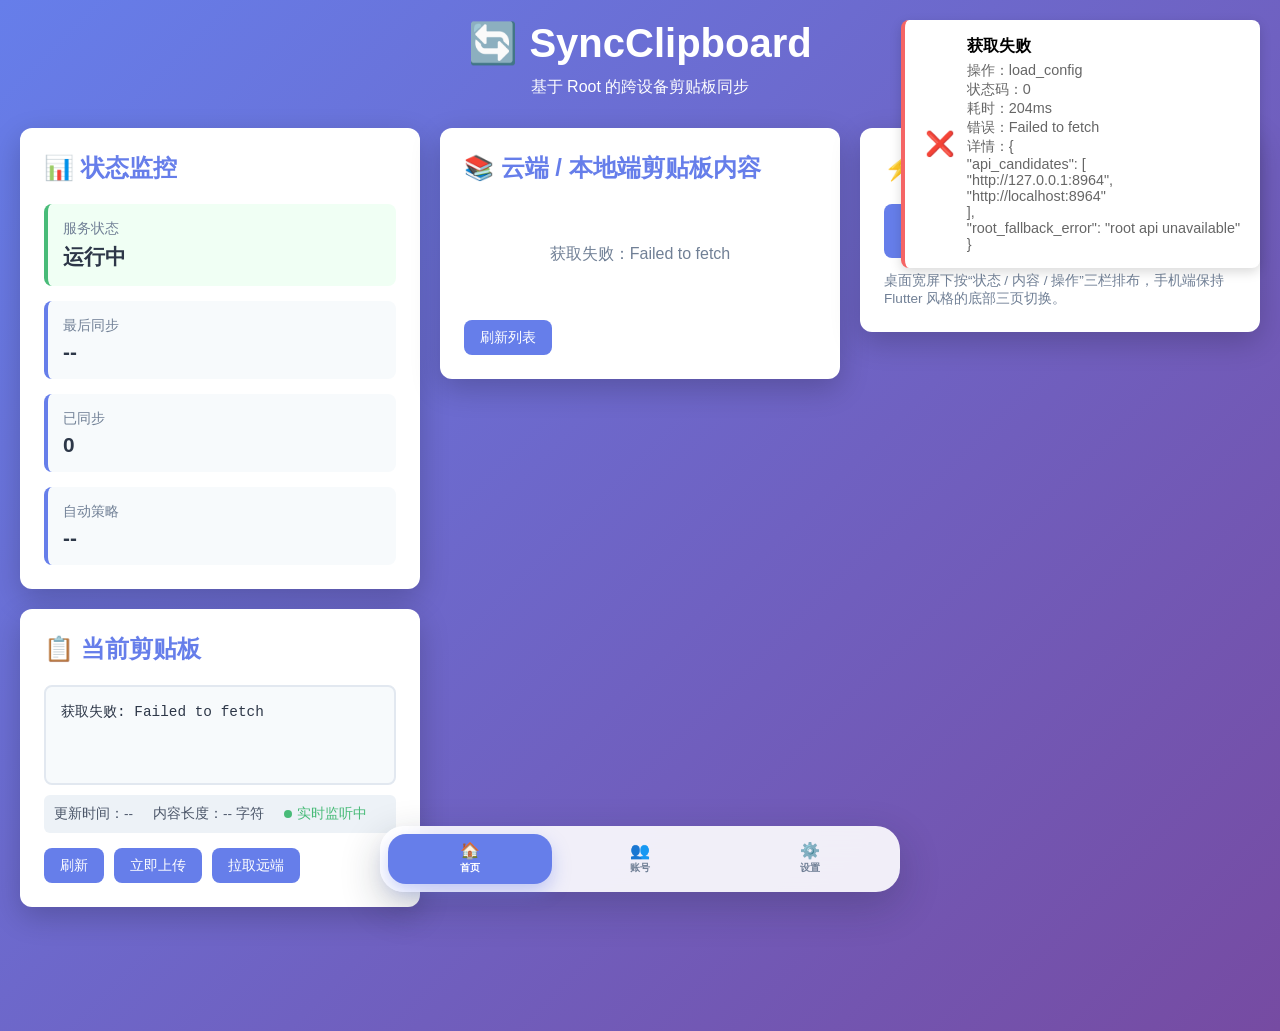
==== commit 85a80692: "feat: 新增剪贴板列表API和Web界面，修复部署与服务问题 - 新增 /api/clipboard/list 接口及处理器，支持获取本地与远端剪贴板快照 - 重构WebUI布局，新增剪贴板列表页" ====
--- a/webroot/index.html
+++ b/webroot/index.html
@@ -410,6 +410,60 @@
             padding: 40px 20px;
             color: #718096;
         }
+
+        .clipboard-list {
+            display: grid;
+            grid-template-columns: repeat(auto-fit, minmax(260px, 1fr));
+            gap: 14px;
+        }
+
+        .clipboard-list-item {
+            border: 2px solid #e2e8f0;
+            border-radius: 10px;
+            padding: 14px;
+            background: #f7fafc;
+        }
+
+        .clipboard-list-title {
+            display: flex;
+            justify-content: space-between;
+            align-items: center;
+            gap: 10px;
+            margin-bottom: 10px;
+            color: #2d3748;
+            font-weight: 700;
+        }
+
+        .clipboard-badge {
+            padding: 2px 8px;
+            border-radius: 999px;
+            background: #edf2f7;
+            color: #4a5568;
+            font-size: 0.75em;
+            white-space: nowrap;
+        }
+
+        .clipboard-list-preview {
+            min-height: 70px;
+            max-height: 140px;
+            overflow-y: auto;
+            white-space: pre-wrap;
+            word-break: break-all;
+            padding: 10px;
+            border-radius: 8px;
+            background: white;
+            color: #2d3748;
+            font-family: 'Courier New', monospace;
+            font-size: 0.86em;
+            border: 1px solid #e2e8f0;
+        }
+
+        .clipboard-list-meta {
+            margin-top: 10px;
+            color: #718096;
+            font-size: 0.82em;
+            line-height: 1.7;
+        }
         
         .monitor-status {
             display: inline-block;
@@ -424,6 +478,118 @@
         @keyframes pulse {
             0%, 100% { opacity: 1; }
             50% { opacity: 0.5; }
+        }
+
+        .page {
+            display: none;
+            animation: pageFade 0.22s ease-out;
+        }
+
+        .page.active {
+            display: block;
+        }
+
+        .bottom-nav {
+            position: sticky;
+            bottom: max(8px, var(--window-inset-bottom, 8px));
+            z-index: 20;
+            margin: 18px auto 0;
+            max-width: 520px;
+            display: grid;
+            grid-template-columns: repeat(3, 1fr);
+            gap: 6px;
+            padding: 8px;
+            border-radius: 24px;
+            background: rgba(255, 255, 255, 0.9);
+            box-shadow: 0 14px 40px rgba(26, 32, 44, 0.24);
+            backdrop-filter: blur(14px);
+        }
+
+        .nav-item {
+            border: 0;
+            border-radius: 18px;
+            padding: 9px 8px;
+            background: transparent;
+            color: #718096;
+            font-weight: 700;
+            cursor: pointer;
+            display: flex;
+            flex-direction: column;
+            align-items: center;
+            gap: 2px;
+            transition: all 0.2s ease;
+        }
+
+        .nav-item.active {
+            background: #667eea;
+            color: white;
+            box-shadow: 0 8px 18px rgba(102, 126, 234, 0.35);
+        }
+
+        .nav-icon {
+            font-size: 1.2em;
+            line-height: 1;
+        }
+
+        .nav-label {
+            font-size: 0.78em;
+        }
+
+        @keyframes pageFade {
+            from { opacity: 0; transform: translateY(8px); }
+            to { opacity: 1; transform: translateY(0); }
+        }
+
+        @media (min-width: 1024px) {
+            .container {
+                max-width: 1280px;
+            }
+
+            .page-grid {
+                display: grid;
+                grid-template-columns: repeat(3, minmax(0, 1fr));
+                gap: 20px;
+                align-items: start;
+            }
+
+            .page-grid .span-2 {
+                grid-column: span 2;
+            }
+        }
+
+        @media (max-width: 640px) {
+            body {
+                padding-left: 10px;
+                padding-right: 10px;
+                padding-bottom: max(24px, var(--window-inset-bottom, 24px));
+            }
+
+            .card {
+                padding: 18px;
+            }
+
+            .button-group,
+            .account-actions {
+                flex-wrap: wrap;
+            }
+
+            .account-item {
+                align-items: flex-start;
+                flex-direction: column;
+                gap: 12px;
+            }
+
+            .bottom-nav {
+                position: fixed;
+                left: 16px;
+                right: 16px;
+                bottom: max(10px, var(--window-inset-bottom, 10px));
+                margin: 0;
+            }
+
+            .container {
+                padding-bottom: 82px;
+            }
         }
     </style>
 </head>
@@ -438,7 +604,9 @@
             <p data-i18n="subtitle">基于 Root 的跨设备剪贴板同步</p>
         </div>
         
-        <!-- 状态面板 -->
+        <section class="page active" id="pageHome">
+        <div class="page-grid">
+        <div>
         <div class="card">
             <h2 data-i18n="statusTitle">📊 状态监控</h2>
             <div class="status-grid">
@@ -461,7 +629,6 @@
             </div>
         </div>
         
-        <!-- 当前剪贴板 -->
         <div class="card">
             <h2 data-i18n="clipboardTitle">📋 当前剪贴板内容（实时监听）</h2>
             <div class="clipboard-container">
@@ -481,8 +648,39 @@
                 <button class="btn btn-small" onclick="pullNow(event)" data-i18n="pullNow">拉取远端</button>
             </div>
         </div>
-        
-        <!-- 账号管理 -->
+        </div>
+
+        <div>
+        <div class="card">
+            <h2>📚 云端 / 本地端剪贴板内容</h2>
+            <div id="clipboardList" class="clipboard-list">
+                <div class="empty-state">正在加载剪贴板列表...</div>
+            </div>
+            <div class="button-group">
+                <button class="btn btn-small" onclick="refreshClipboardList(event)">刷新列表</button>
+            </div>
+        </div>
+        </div>
+
+        <div>
+        <div class="card">
+            <h2>⚡ 快捷操作</h2>
+            <div class="button-group">
+                <button class="btn btn-small" onclick="refreshStatus(event)">刷新状态</button>
+                <button class="btn btn-small" onclick="refreshClipboard(event)">读取本地</button>
+                <button class="btn btn-small" onclick="refreshClipboardList(event)">读取云端</button>
+                <button class="btn btn-small btn-success" onclick="syncNow(event)">上传本地</button>
+                <button class="btn btn-small" onclick="pullNow(event)">拉取远端</button>
+            </div>
+            <div class="help-text" style="margin-top: 14px;">桌面宽屏下按“状态 / 内容 / 操作”三栏排布，手机端保持 Flutter 风格的底部三页切换。</div>
+        </div>
+        </div>
+        </div>
+        </section>
+        
+        <section class="page" id="pageAccounts">
+        <div class="page-grid">
+        <div>
         <div class="card">
             <h2 data-i18n="accountsTitle">👥 账号管理</h2>
             <div id="accountList" class="account-list">
@@ -492,8 +690,9 @@
                 <button class="btn btn-small btn-success" onclick="showAddAccountForm()" data-i18n="addAccount">添加账号</button>
             </div>
         </div>
-        
-        <!-- 添加账号表单（默认隐藏）-->
+        </div>
+        
+        <div>
         <div class="card" id="addAccountCard" style="display: none;">
             <h2 data-i18n="addAccountTitle">➕ 添加新账号</h2>
             <div class="form-group">
@@ -527,8 +726,26 @@
                 <button class="btn btn-small btn-danger" onclick="cancelAddAccount()" data-i18n="cancel">取消</button>
             </div>
         </div>
-        
-        <!-- 同步设置 -->
+        </div>
+        <div>
+        <div class="card">
+            <h2>🧭 协议说明</h2>
+            <div class="status-item" style="margin-bottom: 12px;">
+                <div class="status-label">官方 / 自定义官方</div>
+                <div class="help-text">使用 SyncClipboard.json 与 file/* 路径，兼容 Flutter 项目的官方协议。</div>
+            </div>
+            <div class="status-item">
+                <div class="status-label">WebDAV</div>
+                <div class="help-text">保留旧版 WebDAV 账号，适合坚果云等通用 WebDAV 服务。</div>
+            </div>
+        </div>
+        </div>
+        </div>
+        </section>
+        
+        <section class="page" id="pageSettings">
+        <div class="page-grid">
+        <div>
         <div class="card">
             <h2 data-i18n="settingsTitle">⚙️ 同步设置</h2>
             <div class="status-item active" style="margin-bottom: 20px;">
@@ -558,6 +775,46 @@
             </div>
             <button class="btn" onclick="saveConfig()" data-i18n="save">保存设置</button>
         </div>
+        </div>
+        <div>
+        <div class="card">
+            <h2>🧪 调试操作</h2>
+            <div class="button-group">
+                <button class="btn btn-small" onclick="refreshStatus(event)">刷新服务</button>
+                <button class="btn btn-small" onclick="refreshClipboard(event)">读取剪贴板</button>
+                <button class="btn btn-small" onclick="syncNow(event)">手动上传</button>
+                <button class="btn btn-small" onclick="pullNow(event)">手动拉取</button>
+            </div>
+            <div class="help-text" style="margin-top: 14px;">对应 Flutter 的调试页能力，用于验证 Root 服务、剪贴板读取和远端同步链路。</div>
+        </div>
+        </div>
+        <div>
+        <div class="card">
+            <h2>📁 下载保存</h2>
+            <div class="status-item active">
+                <div class="status-label">默认目录</div>
+                <div class="status-value" style="font-size: 1em; word-break: break-all;">/sdcard/Download/SyncClipboard</div>
+            </div>
+            <div class="help-text" style="margin-top: 14px;">远端图片、文件、分组 ZIP 和剪贴板写入失败的文本会保存到此目录。</div>
+        </div>
+        </div>
+        </div>
+        </section>
+
+        <nav class="bottom-nav">
+            <button class="nav-item active" data-page="home" onclick="switchPage('home')">
+                <span class="nav-icon">🏠</span>
+                <span class="nav-label">首页</span>
+            </button>
+            <button class="nav-item" data-page="accounts" onclick="switchPage('accounts')">
+                <span class="nav-icon">👥</span>
+                <span class="nav-label">账号</span>
+            </button>
+            <button class="nav-item" data-page="settings" onclick="switchPage('settings')">
+                <span class="nav-icon">⚙️</span>
+                <span class="nav-label">设置</span>
+            </button>
+        </nav>
 
     </div>
     
@@ -745,6 +1002,30 @@
                 }
             });
         }
+
+        function switchPage(page) {
+            const map = {
+                home: 'pageHome',
+                accounts: 'pageAccounts',
+                settings: 'pageSettings'
+            };
+            Object.entries(map).forEach(([key, id]) => {
+                const el = document.getElementById(id);
+                if (el) {
+                    el.classList.toggle('active', key === page);
+                }
+            });
+            document.querySelectorAll('.nav-item').forEach(item => {
+                item.classList.toggle('active', item.dataset.page === page);
+            });
+            localStorage.setItem('syncclipboard_active_page', page);
+            window.scrollTo({ top: 0, behavior: 'smooth' });
+            if (page === 'home') {
+                refreshClipboard();
+                refreshClipboardList();
+                refreshStatus();
+            }
+        }
         
         // Module Manager API compatibility (must run before API detection)
         if (window.apatch !== undefined && window.ksu === undefined) {
@@ -1083,6 +1364,89 @@
                 return result.message || '远端内容已跳过';
             }
             return result.message || data.message || '拉取完成';
+        }
+
+        function escapeHtml(value) {
+            return String(value ?? '')
+                .replace(/&/g, '&amp;')
+                .replace(/</g, '&lt;')
+                .replace(/>/g, '&gt;')
+                .replace(/"/g, '&quot;')
+                .replace(/'/g, '&#039;');
+        }
+
+        function shortValue(value, length = 16) {
+            const text = String(value || '');
+            return text.length > length ? text.slice(0, length) + '…' : text;
+        }
+
+        function clipboardItemPreview(item) {
+            if (!item.available) {
+                return item.error || '暂无可用内容';
+            }
+            if (item.type === 'Text') {
+                const text = item.text || item.message || '空文本';
+                return text.length > 180 ? text.slice(0, 180) + '...' : text;
+            }
+            return item.filename || item.data_name || item.message || '远端文件内容';
+        }
+
+        function renderClipboardList(items) {
+            const list = document.getElementById('clipboardList');
+            if (!items || items.length === 0) {
+                list.innerHTML = '<div class="empty-state">暂无剪贴板内容</div>';
+                return;
+            }
+            const sourceLabels = { local: '本地端', remote: '云端' };
+            list.innerHTML = items.map(item => {
+                const title = sourceLabels[item.source] || item.source || '未知来源';
+                const type = item.type || '-';
+                const preview = clipboardItemPreview(item);
+                const meta = [
+                    `状态：${item.available ? '可用' : '不可用'}`,
+                    `类型：${type}`,
+                    `大小：${item.size || 0}`,
+                    item.hash ? `Hash：${shortValue(item.hash, 18)}` : '',
+                    item.data_name ? `数据文件：${item.data_name}` : '',
+                    item.filename && item.filename !== item.data_name ? `文件名：${item.filename}` : ''
+                ].filter(Boolean).join('<br>');
+                return `
+                    <div class="clipboard-list-item">
+                        <div class="clipboard-list-title">
+                            <span>${escapeHtml(title)}</span>
+                            <span class="clipboard-badge">${escapeHtml(type)}</span>
+                        </div>
+                        <div class="clipboard-list-preview">${escapeHtml(preview)}</div>
+                        <div class="clipboard-list-meta">${meta}</div>
+                    </div>
+                `;
+            }).join('');
+        }
+
+        async function refreshClipboardList(evt) {
+            const btn = evt ? evt.target : null;
+            try {
+                if (btn) {
+                    btn.disabled = true;
+                    btn.dataset.originalText = btn.textContent;
+                    btn.innerHTML = '<span class="loading"></span>';
+                }
+                const { data } = await apiRequest('clipboard_list', '/api/clipboard/list');
+                renderClipboardList(data.items || []);
+                if (btn) {
+                    showToast('✓ 列表已刷新', '已更新云端和本地端剪贴板内容', 'success');
+                }
+            } catch (err) {
+                document.getElementById('clipboardList').innerHTML = `<div class="empty-state">获取失败：${escapeHtml(err.message || 'unknown')}</div>`;
+                if (btn) {
+                    showToast('✗ 列表获取失败', formatApiError(err), 'error');
+                }
+            } finally {
+                if (btn) {
+                    btn.disabled = false;
+                    btn.textContent = btn.dataset.originalText;
+                }
+            }
         }
         
         // 加载配置
@@ -1532,6 +1896,7 @@
                 
                 // 刷新剪贴板显示
                 await refreshClipboard();
+                await refreshClipboardList();
             } catch (err) {
                 console.error('Sync error:', err);
                 showToast('✗ 同步失败', formatApiError(err), 'error');
@@ -1556,6 +1921,7 @@
 
                 showToast('✓ 拉取完成', formatPullResult(data), 'success');
                 await refreshClipboard();
+                await refreshClipboardList();
             } catch (err) {
                 console.error('Pull error:', err);
                 showToast('✗ 拉取失败', formatApiError(err), 'error');
@@ -1576,8 +1942,10 @@
             ACTIVE_API_BASE = 'http://127.0.0.1:8964';
             await detectApiBase(true);
             updateLanguage();
+            switchPage(localStorage.getItem('syncclipboard_active_page') || 'home');
             loadConfig();
             refreshClipboard();
+            refreshClipboardList();
             refreshStatus();
             
             // 每 2 秒刷新一次剪贴板（实时监听展示）
